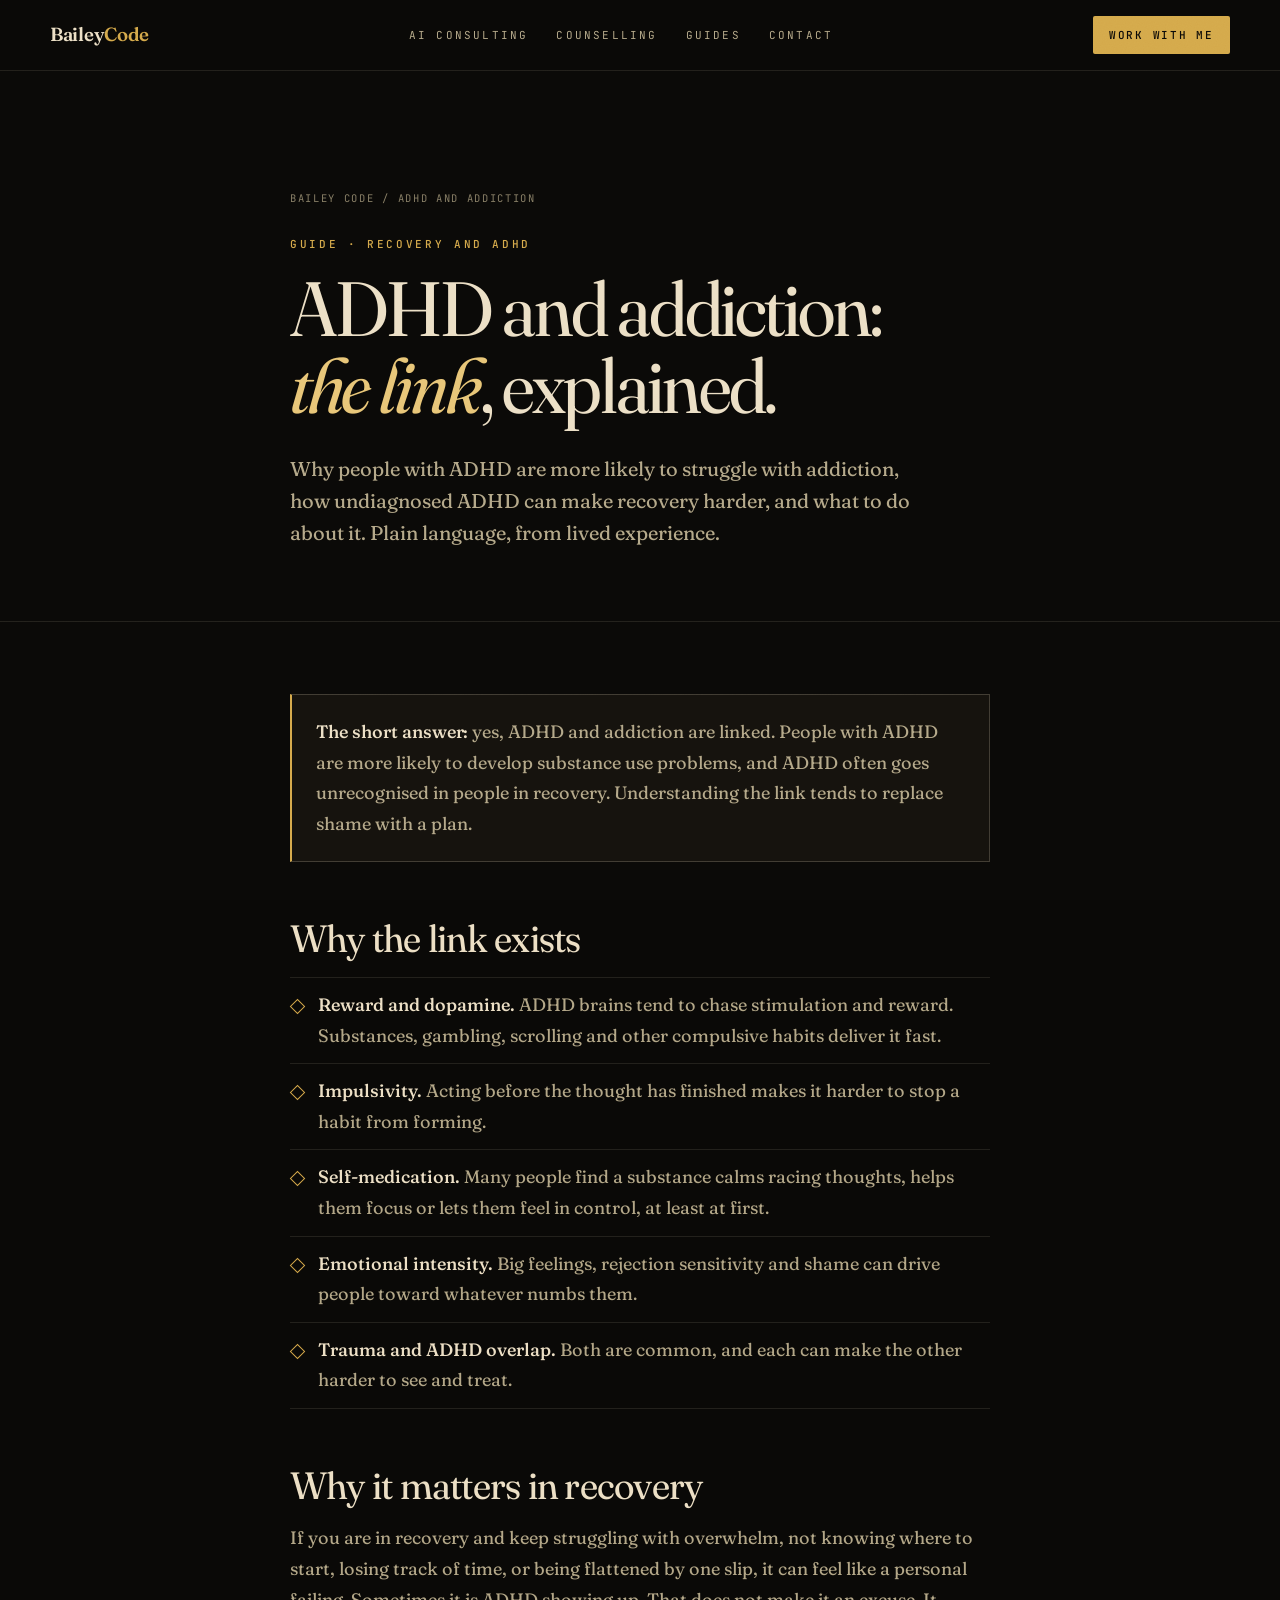
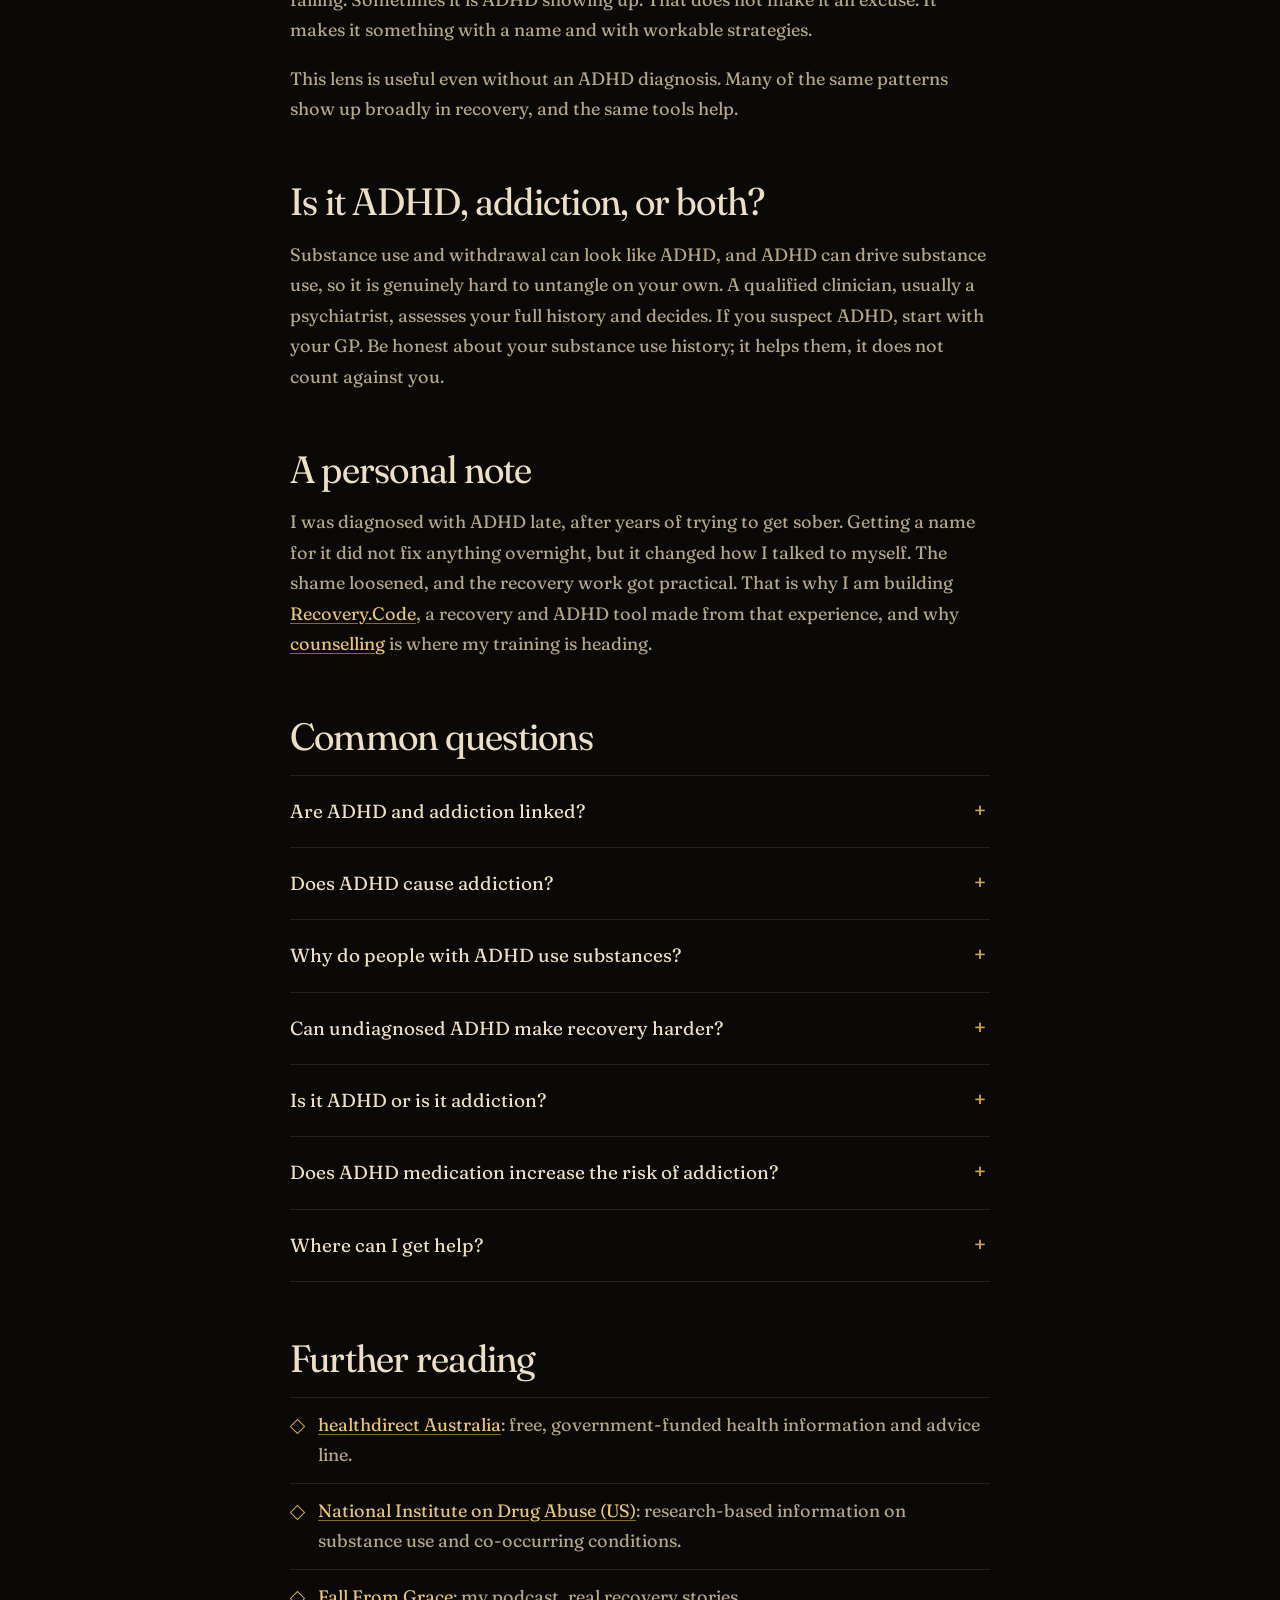
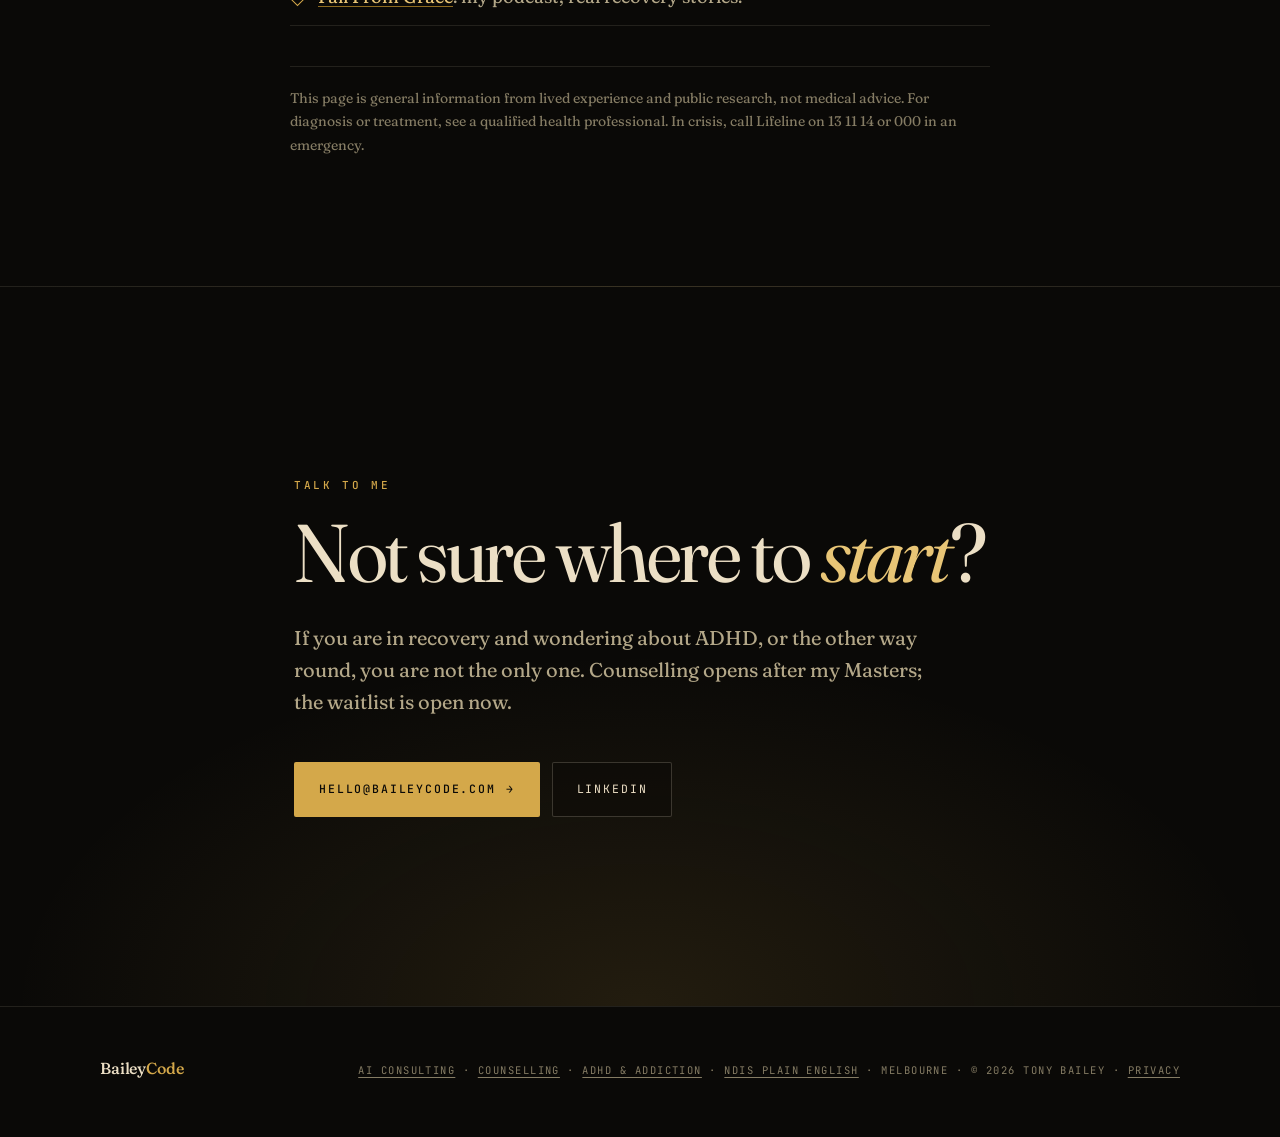
==== adhd-and-addiction.html @ 2d7a2a9e "Split AI consulting and counselling into separate pages; add guides, schema, llms.txt, sitemap Co-Au" ====
<!doctype html>
<html lang="en-AU">
<head>
<meta charset="utf-8">
<meta name="viewport" content="width=device-width, initial-scale=1, viewport-fit=cover">
<title>ADHD and Addiction: The Link, Explained | Bailey Code</title>
<meta name="description" content="Are ADHD and addiction linked? Yes. Why it happens, how undiagnosed ADHD affects recovery, and where to get help in Australia. Written from lived experience.">
<link rel="canonical" href="https://baileycode.com/adhd-and-addiction">
<meta property="og:title" content="ADHD and Addiction: The Link, Explained | Bailey Code">
<meta property="og:description" content="Are ADHD and addiction linked? Yes. Why it happens, how undiagnosed ADHD affects recovery, and where to get help in Australia. Written from lived experience.">
<meta property="og:type" content="article">
<meta property="og:url" content="https://baileycode.com/adhd-and-addiction">
<meta property="og:site_name" content="Bailey Code">
<meta property="og:locale" content="en_AU">
<meta name="theme-color" content="#0d0b08">
<link rel="icon" type="image/svg+xml" href="/favicon.svg">
<meta property="og:image" content="https://baileycode.com/og.jpg">
<meta name="twitter:card" content="summary_large_image">
<meta name="twitter:image" content="https://baileycode.com/og.jpg">
<link rel="preconnect" href="https://fonts.googleapis.com">
<link rel="preconnect" href="https://fonts.gstatic.com" crossorigin>
<link rel="stylesheet" href="https://fonts.googleapis.com/css2?family=Fraunces:ital,opsz,wght@0,9..144,300;0,9..144,400;0,9..144,500;0,9..144,600;0,9..144,700;1,9..144,300;1,9..144,400;1,9..144,500&family=JetBrains+Mono:wght@400;500&display=swap">
<script>document.documentElement.classList.add("js")</script>
<link rel="stylesheet" href="/styles.css">
<script type="application/ld+json">{"@context": "https://schema.org", "@graph": [{"@type": "ProfessionalService", "@id": "https://baileycode.com/#org", "name": "Bailey Code", "url": "https://baileycode.com/", "logo": "https://baileycode.com/favicon.svg", "image": "https://baileycode.com/og.jpg", "description": "AI consulting for human services, and counselling and coaching, based in Melbourne, Australia.", "slogan": "Figuring out the code to finding you.", "founder": {"@id": "https://baileycode.com/#tony"}, "areaServed": {"@type": "Country", "name": "Australia"}, "address": {"@type": "PostalAddress", "addressLocality": "Melbourne", "addressRegion": "VIC", "addressCountry": "AU"}, "email": "hello@baileycode.com", "sameAs": ["https://www.linkedin.com/in/tonybailey", "https://podcasts.apple.com/au/podcast/fall-from-grace/id6832000792", "https://open.spotify.com/show/5Iu2I6HhGxleyD1yDbtA5p", "https://www.youtube.com/@fallfromgracepodcast", "https://instagram.com/fallfromgracewithtony"]}, {"@type": "Person", "@id": "https://baileycode.com/#tony", "name": "Tony Bailey", "url": "https://baileycode.com/", "image": "https://baileycode.com/tony.jpg", "jobTitle": "Founder, Bailey Code", "worksFor": {"@id": "https://baileycode.com/#org"}, "address": {"@type": "PostalAddress", "addressLocality": "Melbourne", "addressRegion": "VIC", "addressCountry": "AU"}, "sameAs": ["https://www.linkedin.com/in/tonybailey", "https://podcasts.apple.com/au/podcast/fall-from-grace/id6832000792", "https://open.spotify.com/show/5Iu2I6HhGxleyD1yDbtA5p", "https://www.youtube.com/@fallfromgracepodcast", "https://instagram.com/fallfromgracewithtony"]}, {"@type": "BreadcrumbList", "itemListElement": [{"@type": "ListItem", "position": 1, "name": "Bailey Code", "item": "https://baileycode.com/"}, {"@type": "ListItem", "position": 2, "name": "ADHD and addiction", "item": "https://baileycode.com/adhd-and-addiction"}]}, {"@type": "Article", "@id": "https://baileycode.com/adhd-and-addiction#article", "headline": "ADHD and addiction: the link, explained", "author": {"@id": "https://baileycode.com/#tony"}, "publisher": {"@id": "https://baileycode.com/#org"}, "datePublished": "2026-11-23", "dateModified": "2026-11-23", "mainEntityOfPage": "https://baileycode.com/adhd-and-addiction", "image": "https://baileycode.com/og.jpg", "inLanguage": "en-AU", "about": ["ADHD", "Addiction recovery"]}, {"@type": "FAQPage", "mainEntity": [{"@type": "Question", "name": "Are ADHD and addiction linked?", "acceptedAnswer": {"@type": "Answer", "text": "Yes. Research consistently finds that people with ADHD are more likely to develop substance use problems than people without ADHD, and ADHD is common among people seeking addiction treatment."}}, {"@type": "Question", "name": "Does ADHD cause addiction?", "acceptedAnswer": {"@type": "Answer", "text": "ADHD does not cause addiction by itself, but it raises the risk. Impulsivity, reward and dopamine differences, emotional intensity and years of unmanaged symptoms can all make substances, and other compulsive behaviours, more appealing."}}, {"@type": "Question", "name": "Why do people with ADHD use substances?", "acceptedAnswer": {"@type": "Answer", "text": "Often to cope. Some people find a substance quiets a restless mind, helps them focus or lifts a flat mood, which is sometimes called self-medication. It works in the short term and costs a lot over time."}}, {"@type": "Question", "name": "Can undiagnosed ADHD make recovery harder?", "acceptedAnswer": {"@type": "Answer", "text": "It can. Disorganisation, boredom, impulsivity and emotional overwhelm are easy to read as lack of willpower or commitment, when they may be untreated ADHD. Naming it can reduce shame and open up better support."}}, {"@type": "Question", "name": "Is it ADHD or is it addiction?", "acceptedAnswer": {"@type": "Answer", "text": "They share symptoms such as poor concentration, restlessness and memory problems, and substance use and withdrawal can mimic ADHD. Only a qualified clinician can tell them apart, usually by looking at your whole history."}}, {"@type": "Question", "name": "Does ADHD medication increase the risk of addiction?", "acceptedAnswer": {"@type": "Answer", "text": "This is a question for your prescriber. Treating ADHD is generally associated with better outcomes, but anyone with a history of substance use needs a careful, individual plan with their doctor."}}, {"@type": "Question", "name": "Where can I get help?", "acceptedAnswer": {"@type": "Answer", "text": "Start with your GP, and ask about assessment by a psychiatrist who works with ADHD and substance use. In a crisis, call Lifeline on 13 11 14 or 000 in an emergency."}}]}]}</script>
</head>
<body class="page">
<nav class="navbar scrolled">
  <div class="navbar-inner">
    <a href="/" class="brand">Bailey<span class="mark">Code</span></a>
    <div class="navlinks">
      <a href="/ai-consulting">AI consulting</a>
      <a href="/counselling">Counselling</a>
      <a href="/#guides">Guides</a>
      <a href="/#contact">Contact</a>
    </div>
    <a href="/#contact" class="nav-cta">Work with me</a>
  </div>
</nav>
<main>
<section class="page-hero">
  <div class="col">
    <p class="crumbs"><a href="/">Bailey Code</a> / ADHD and addiction</p>
    <p class="sec-eyebrow">Guide · Recovery and ADHD</p>
    <h1 class="sec-head">ADHD and addiction: <em>the link</em>, explained.</h1>
    <p class="sec-intro lead">Why people with ADHD are more likely to struggle with addiction, how undiagnosed ADHD can make recovery harder, and what to do about it. Plain language, from lived experience.</p>
  </div>
</section>
<section class="prose-sec">
  <div class="col prose">

<p data-reveal class="callout"><strong>The short answer:</strong> yes, ADHD and addiction are linked. People with ADHD are more likely to develop substance use problems, and ADHD often goes unrecognised in people in recovery. Understanding the link tends to replace shame with a plan.</p>

<h2 data-reveal>Why the link exists</h2>
<ul class="check" data-reveal>
<li><strong>Reward and dopamine.</strong> ADHD brains tend to chase stimulation and reward. Substances, gambling, scrolling and other compulsive habits deliver it fast.</li>
<li><strong>Impulsivity.</strong> Acting before the thought has finished makes it harder to stop a habit from forming.</li>
<li><strong>Self-medication.</strong> Many people find a substance calms racing thoughts, helps them focus or lets them feel in control, at least at first.</li>
<li><strong>Emotional intensity.</strong> Big feelings, rejection sensitivity and shame can drive people toward whatever numbs them.</li>
<li><strong>Trauma and ADHD overlap.</strong> Both are common, and each can make the other harder to see and treat.</li>
</ul>

<h2 data-reveal>Why it matters in recovery</h2>
<p data-reveal>If you are in recovery and keep struggling with overwhelm, not knowing where to start, losing track of time, or being flattened by one slip, it can feel like a personal failing. Sometimes it is ADHD showing up. That does not make it an excuse. It makes it something with a name and with workable strategies.</p>
<p data-reveal>This lens is useful even without an ADHD diagnosis. Many of the same patterns show up broadly in recovery, and the same tools help.</p>

<h2 data-reveal>Is it ADHD, addiction, or both?</h2>
<p data-reveal>Substance use and withdrawal can look like ADHD, and ADHD can drive substance use, so it is genuinely hard to untangle on your own. A qualified clinician, usually a psychiatrist, assesses your full history and decides. If you suspect ADHD, start with your GP. Be honest about your substance use history; it helps them, it does not count against you.</p>

<h2 data-reveal>A personal note</h2>
<p data-reveal>I was diagnosed with ADHD late, after years of trying to get sober. Getting a name for it did not fix anything overnight, but it changed how I talked to myself. The shame loosened, and the recovery work got practical. That is why I am building <a href="https://recoverycode.app" rel="noopener">Recovery.Code</a>, a recovery and ADHD tool made from that experience, and why <a href="/counselling">counselling</a> is where my training is heading.</p>

<h2 data-reveal>Common questions</h2>
<div class="faq"><details data-reveal><summary>Are ADHD and addiction linked?</summary><p>Yes. Research consistently finds that people with ADHD are more likely to develop substance use problems than people without ADHD, and ADHD is common among people seeking addiction treatment.</p></details><details data-reveal><summary>Does ADHD cause addiction?</summary><p>ADHD does not cause addiction by itself, but it raises the risk. Impulsivity, reward and dopamine differences, emotional intensity and years of unmanaged symptoms can all make substances, and other compulsive behaviours, more appealing.</p></details><details data-reveal><summary>Why do people with ADHD use substances?</summary><p>Often to cope. Some people find a substance quiets a restless mind, helps them focus or lifts a flat mood, which is sometimes called self-medication. It works in the short term and costs a lot over time.</p></details><details data-reveal><summary>Can undiagnosed ADHD make recovery harder?</summary><p>It can. Disorganisation, boredom, impulsivity and emotional overwhelm are easy to read as lack of willpower or commitment, when they may be untreated ADHD. Naming it can reduce shame and open up better support.</p></details><details data-reveal><summary>Is it ADHD or is it addiction?</summary><p>They share symptoms such as poor concentration, restlessness and memory problems, and substance use and withdrawal can mimic ADHD. Only a qualified clinician can tell them apart, usually by looking at your whole history.</p></details><details data-reveal><summary>Does ADHD medication increase the risk of addiction?</summary><p>This is a question for your prescriber. Treating ADHD is generally associated with better outcomes, but anyone with a history of substance use needs a careful, individual plan with their doctor.</p></details><details data-reveal><summary>Where can I get help?</summary><p>Start with your GP, and ask about assessment by a psychiatrist who works with ADHD and substance use. In a crisis, call Lifeline on 13 11 14 or 000 in an emergency.</p></details></div>
<h2 data-reveal>Further reading</h2>
<ul class="check" data-reveal>
<li><a href="https://www.healthdirect.gov.au" rel="noopener">healthdirect Australia</a>: free, government-funded health information and advice line.</li>
<li><a href="https://www.nida.nih.gov" rel="noopener">National Institute on Drug Abuse (US)</a>: research-based information on substance use and co-occurring conditions.</li>
<li><a href="https://fallfromgrace.riverside.com/" rel="noopener">Fall From Grace</a>: my podcast, real recovery stories.</li>
</ul>
<p data-reveal class="note">This page is general information from lived experience and public research, not medical advice. For diagnosis or treatment, see a qualified health professional. In crisis, call Lifeline on 13 11 14 or 000 in an emergency.</p>

  </div>
</section>
<section class="contact" id="contact">
  <div class="col">
    <p data-reveal class="sec-eyebrow">Talk to me</p>
    <h2 data-reveal class="sec-head">Not sure where to <em>start</em>?</h2>
    <p data-reveal class="sec-intro">If you are in recovery and wondering about ADHD, or the other way round, you are not the only one. Counselling opens after my Masters; the waitlist is open now.</p>
    <div class="contact-ctas">
      <a href="mailto:hello@baileycode.com?subject=ADHD%20and%20recovery" class="btn btn-primary">hello@baileycode.com <span class="btn-arrow">&rarr;</span></a>
      <a href="https://www.linkedin.com/in/tonybailey" class="btn btn-secondary">LinkedIn</a>
    </div>
  </div>
</section>
</main>
<footer>
  <div class="col-wide footer-inner">
    <div class="footer-brand">Bailey<span class="mark">Code</span></div>
    <div class="footer-meta"><a href="/ai-consulting">AI consulting</a> &middot; <a href="/counselling">Counselling</a> &middot; <a href="/adhd-and-addiction">ADHD &amp; addiction</a> &middot; <a href="/ndis-plain-english">NDIS plain English</a> &middot; Melbourne &middot; &copy; 2026 Tony Bailey &middot; <a href="/privacy">Privacy</a></div>
  </div>
</footer>
<script>
(function(){var rm=window.matchMedia("(prefers-reduced-motion: reduce)").matches;var els=[].slice.call(document.querySelectorAll("[data-reveal]"));
if(rm||!("IntersectionObserver" in window)){els.forEach(function(e){e.classList.add("in")});}
else{var io=new IntersectionObserver(function(es){es.forEach(function(x){if(x.isIntersecting){x.target.classList.add("in");io.unobserve(x.target)}})},{threshold:.1});els.forEach(function(e){io.observe(e)});}})();
</script>
</body>
</html>
---- styles.css ----
:root{
  color-scheme:dark;
  --bg:#0a0907;--bg-raised:#13100b;--bg-card:#15120d;
  --ink:#ecdfc5;--ink-soft:#b3a788;--ink-dim:#857c64;
  --rule:rgba(236,223,197,0.11);--rule-strong:rgba(236,223,197,0.2);
  --gold:#d4a84a;--gold-soft:#e8c576;--gold-deep:#8d6a1f;
  --serif:"Fraunces","Georgia","Times New Roman",serif;
  --mono:"JetBrains Mono",ui-monospace,SFMono-Regular,Menlo,monospace;
  --col:min(700px,100%);--col-wide:min(1080px,100%);
  --gx:max(20px,env(safe-area-inset-left,0px));--gxr:max(20px,env(safe-area-inset-right,0px));
}
*{box-sizing:border-box}
html,body{background:var(--bg)}
html{scroll-behavior:smooth}
body{margin:0;color:var(--ink);font-family:var(--serif);font-weight:400;font-variation-settings:"opsz" 14,"SOFT" 60;font-size:17px;line-height:1.65;-webkit-font-smoothing:antialiased;text-rendering:optimizeLegibility;overflow-x:hidden}
/* film grain */
body::after{content:"";position:fixed;inset:0;z-index:50;pointer-events:none;opacity:.07;mix-blend-mode:overlay;background-image:url("data:image/svg+xml;utf8,<svg xmlns='http://www.w3.org/2000/svg' width='220' height='220'><filter id='n'><feTurbulence type='fractalNoise' baseFrequency='.9' numOctaves='2' stitchTiles='stitch'/><feColorMatrix values='0 0 0 0 1  0 0 0 0 1  0 0 0 0 1  0 0 0 .9 0'/></filter><rect width='100%' height='100%' filter='url(%23n)'/></svg>")}
::selection{background:var(--gold);color:var(--bg)}
*:focus-visible{outline:1px solid var(--gold);outline-offset:3px}
a{color:inherit;text-decoration:none}
img{max-width:100%}
main{display:block}
section{padding:clamp(80px,11vw,150px) var(--gxr) clamp(80px,11vw,150px) var(--gx);position:relative}
section + section{border-top:1px solid var(--rule)}
.col{max-width:var(--col);margin:0 auto}
.col-wide{max-width:var(--col-wide);margin:0 auto}

/* reveal */
.js [data-reveal]{opacity:0;transform:translate3d(0,28px,0);transition:opacity .9s cubic-bezier(.2,.7,.2,1) var(--d,0ms),transform .9s cubic-bezier(.2,.7,.2,1) var(--d,0ms)}
.js [data-reveal].in{opacity:1;transform:none}

/* nav */
.navbar{position:fixed;top:0;left:0;right:0;z-index:20;padding:16px var(--gxr) 16px var(--gx);transition:background .3s,border-color .3s,backdrop-filter .3s;border-bottom:1px solid transparent}
.navbar.scrolled{background:rgba(10,9,7,.82);backdrop-filter:blur(14px);-webkit-backdrop-filter:blur(14px);border-bottom-color:var(--rule)}
.navbar-inner{max-width:1180px;margin:0 auto;display:flex;align-items:center;justify-content:space-between;gap:16px}
.brand{display:flex;align-items:baseline;gap:0;font-family:var(--serif);font-weight:600;font-variation-settings:"opsz" 36;font-size:19px;letter-spacing:-0.015em;color:var(--ink)}
.brand .mark{color:var(--gold)}
.navlinks{display:flex;gap:28px}
.navlinks a{font-family:var(--mono);font-size:11px;letter-spacing:.2em;text-transform:uppercase;color:var(--ink-soft);transition:color .2s}
.navlinks a:hover{color:var(--gold-soft)}
.nav-cta{font-family:var(--mono);font-size:11px;letter-spacing:.16em;text-transform:uppercase;padding:10px 16px;background:var(--gold);color:#0a0907;font-weight:500;border-radius:2px;transition:background .2s}
.nav-cta:hover{background:var(--gold-soft)}
@media(max-width:720px){.navlinks{display:none}}

/* hero */
.hero{min-height:100svh;padding:0;display:flex;align-items:flex-end;overflow:hidden;isolation:isolate;border-top:0}
.hero-bg{position:absolute;inset:0;z-index:-2;overflow:hidden}
.hero-bg img{position:absolute;right:0;top:0;height:100%;width:min(62vw,980px);object-fit:cover;object-position:50% 18%;filter:contrast(1.05);transform:scale(1.06);transform-origin:70% 30%;will-change:transform;animation:push 2.4s cubic-bezier(.2,.7,.2,1) both}
@keyframes push{from{opacity:0;transform:scale(1.16)}to{opacity:1;transform:scale(1.06)}}
.hero-shade{position:absolute;inset:0;z-index:-1;background:
  linear-gradient(90deg,var(--bg) 0%,var(--bg) 30%,rgba(10,9,7,.78) 50%,rgba(10,9,7,.1) 78%,rgba(10,9,7,.35) 100%),
  linear-gradient(0deg,var(--bg) 0%,rgba(10,9,7,0) 38%),
  radial-gradient(60% 50% at 72% 30%,rgba(212,168,74,.1),transparent 70%)}
.hero-inner{padding:clamp(120px,16vh,180px) var(--gxr) clamp(72px,10vh,120px) var(--gx);max-width:1180px;margin:0 auto;width:100%}
.hero-inner>*{animation:rise 1.1s cubic-bezier(.2,.7,.2,1) both}
.hero-inner>*:nth-child(1){animation-delay:.25s}.hero-inner>*:nth-child(2){animation-delay:.4s}.hero-inner>*:nth-child(3){animation-delay:.6s}.hero-inner>*:nth-child(4){animation-delay:.75s}.hero-inner>*:nth-child(5){animation-delay:.9s}
@keyframes rise{from{opacity:0;transform:translate3d(0,24px,0)}to{opacity:1;transform:none}}
.hero-eyebrow{font-family:var(--mono);font-size:11px;letter-spacing:.24em;text-transform:uppercase;color:var(--gold);font-weight:500}
.hero-logo{margin:26px 0 0;font-family:var(--serif);font-weight:500;font-variation-settings:"opsz" 144,"SOFT" 30;font-size:clamp(64px,13vw,168px);line-height:.88;letter-spacing:-0.04em;color:var(--ink);display:flex;flex-direction:column}
.hero-logo .code{color:var(--gold-soft);font-weight:400;font-style:italic;font-variation-settings:"opsz" 144,"SOFT" 70}
.hero-tagline{margin:30px 0 0;font-style:italic;font-weight:300;font-variation-settings:"opsz" 96;font-size:clamp(22px,3vw,32px);line-height:1.3;color:var(--gold-soft);letter-spacing:-0.012em;max-width:560px}
.hero-pitch{margin:30px 0 0;font-variation-settings:"opsz" 48;font-size:clamp(17px,1.7vw,20px);line-height:1.6;color:var(--ink);max-width:520px}
.hero-pitch strong{color:var(--gold-soft);font-weight:500}
.hero-ctas{margin-top:42px;display:flex;flex-wrap:wrap;gap:12px}
.scroll-cue{position:absolute;left:50%;bottom:22px;transform:translateX(-50%);display:flex;flex-direction:column;align-items:center;gap:8px;font-family:var(--mono);font-size:10px;letter-spacing:.3em;text-transform:uppercase;color:var(--ink-dim)}
.scroll-cue i{width:1px;height:38px;background:linear-gradient(var(--gold),transparent);animation:cue 2.2s ease-in-out infinite}
@keyframes cue{0%{transform:scaleY(0);transform-origin:top}50%{transform:scaleY(1);transform-origin:top}51%{transform-origin:bottom}100%{transform:scaleY(0);transform-origin:bottom}}
@media(max-width:820px){
  .hero{align-items:flex-end}
  .hero-bg img{width:100%;height:78%;object-position:50% 12%}
  .hero-shade{background:linear-gradient(0deg,var(--bg) 0%,var(--bg) 34%,rgba(10,9,7,.55) 58%,rgba(10,9,7,.15) 100%)}
  .hero-inner{padding-top:min(48vh,360px)}
  .scroll-cue{display:none}
}
.btn{display:inline-flex;align-items:center;gap:10px;font-family:var(--mono);font-size:11.5px;letter-spacing:.16em;text-transform:uppercase;padding:17px 24px;border-radius:2px;border:1px solid transparent;transition:background .2s,border-color .2s,color .2s,transform .2s}
.btn-primary{background:var(--gold);color:#0a0907;font-weight:500}
.btn-primary:hover{background:var(--gold-soft);transform:translateY(-1px)}
.btn-secondary{border-color:var(--rule-strong);color:var(--ink);background:rgba(10,9,7,.4)}
.btn-secondary:hover{border-color:var(--gold);color:var(--gold-soft)}

/* quote */
.quote{min-height:70svh;display:flex;align-items:center;background:radial-gradient(70% 70% at 50% 50%,rgba(212,168,74,.07),transparent 70%)}
.quote blockquote{margin:0 auto;max-width:1000px;text-align:center}
.quote blockquote p{margin:0;font-weight:300;font-variation-settings:"opsz" 144,"SOFT" 40;font-size:clamp(32px,5.6vw,72px);line-height:1.1;letter-spacing:-0.025em;color:var(--ink);text-wrap:balance}
.quote em{color:var(--gold-soft);font-style:italic}
.quote footer{margin-top:36px;font-family:var(--mono);font-size:11px;letter-spacing:.24em;text-transform:uppercase;color:var(--ink-dim);padding:0;border:0;background:none}

/* section heads */
.sec-eyebrow{font-family:var(--mono);font-size:11px;letter-spacing:.24em;text-transform:uppercase;color:var(--gold);font-weight:500;margin:0}
.sec-head{margin:18px 0 0;font-weight:400;font-variation-settings:"opsz" 120,"SOFT" 30;font-size:clamp(40px,6.4vw,88px);line-height:1;letter-spacing:-0.03em;color:var(--ink);text-wrap:balance}
.sec-head em{color:var(--gold-soft);font-style:italic}
.sec-intro{margin:28px 0 0;font-size:clamp(17px,1.6vw,20px);line-height:1.6;color:var(--ink-soft);max-width:660px}
.sec-intro strong{color:var(--ink);font-weight:500}

/* services: stacked panels */
.services{margin-top:72px;display:grid;gap:22px}
.svc{position:relative;padding:clamp(32px,5vw,64px);background:linear-gradient(160deg,#17130d,#0f0c08);border:1px solid var(--rule-strong);border-radius:6px;overflow:hidden;box-shadow:0 30px 80px rgba(0,0,0,.55)}
.svc::before{content:"";position:absolute;inset:0;background:radial-gradient(80% 60% at 100% 0%,rgba(212,168,74,.1),transparent 60%);pointer-events:none}
.svc-num{position:absolute;top:clamp(20px,3vw,40px);right:clamp(22px,4vw,56px);font-weight:300;font-variation-settings:"opsz" 144;font-size:clamp(64px,10vw,140px);line-height:1;color:rgba(212,168,74,.16);letter-spacing:-0.04em}
.svc-tag{font-family:var(--mono);font-size:10.5px;letter-spacing:.22em;text-transform:uppercase;color:var(--gold);font-weight:500}
.svc h3{margin:18px 0 0;max-width:80%;font-weight:400;font-variation-settings:"opsz" 96,"SOFT" 30;font-size:clamp(30px,4.2vw,54px);line-height:1.06;letter-spacing:-0.025em;color:var(--ink)}
.svc-desc{margin:22px 0 0;max-width:640px;font-size:17px;line-height:1.65;color:var(--ink-soft)}
.svc-list{margin:30px 0 0;padding:0;list-style:none;display:grid;grid-template-columns:1fr 1fr;gap:10px 32px;max-width:640px}
.svc-list li{position:relative;padding-left:20px;font-size:15.5px;color:var(--ink)}
.svc-list li::before{content:"";position:absolute;left:0;top:.72em;width:10px;height:1px;background:var(--gold)}
.svc-foot{margin-top:38px;padding-top:24px;border-top:1px solid var(--rule);display:flex;flex-wrap:wrap;gap:14px 28px;align-items:center;justify-content:space-between}
.svc-status{font-family:var(--mono);font-size:11px;letter-spacing:.14em;text-transform:uppercase;color:var(--ink-dim)}
.svc-status.open{color:var(--gold-soft)}
.svc-cta{font-family:var(--mono);font-size:11.5px;letter-spacing:.14em;text-transform:uppercase;color:var(--gold-soft);border-bottom:1px solid var(--gold-deep);padding-bottom:3px;transition:border-color .2s,color .2s}
.svc-cta:hover{color:var(--ink);border-color:var(--gold)}
@media(min-width:960px){
  .svc{position:sticky}
  .svc:nth-child(1){top:92px}.svc:nth-child(2){top:116px}.svc:nth-child(3){top:140px}
}
@media(max-width:560px){.svc-list{grid-template-columns:1fr}.svc h3{max-width:70%}}

/* pattern */
.pattern-grid{margin-top:64px;display:grid;gap:0;border-top:1px solid var(--rule)}
.pattern-item{padding:36px 0;border-bottom:1px solid var(--rule);display:grid;grid-template-columns:1fr;gap:14px}
.pattern-num{font-weight:300;font-style:italic;font-size:clamp(38px,5vw,64px);line-height:1;color:var(--gold-deep)}
.pattern-item h4{margin:0;font-weight:400;font-variation-settings:"opsz" 72;font-size:clamp(24px,3vw,36px);line-height:1.15;letter-spacing:-0.02em;color:var(--ink)}
.pattern-item p{margin:0;color:var(--ink-soft);font-size:16.5px;line-height:1.65;max-width:620px}
.pattern-item p em{color:var(--gold-soft)}
@media(min-width:820px){.pattern-item{grid-template-columns:120px 1fr 1.3fr;gap:40px;align-items:start}}

/* proof */
.proof-grid{margin-top:64px;display:grid;grid-template-columns:1fr 1fr;gap:1px;background:var(--rule);border:1px solid var(--rule)}
.proof-cell{padding:clamp(26px,4vw,48px) clamp(20px,3vw,36px);background:var(--bg)}
.proof-num{font-weight:300;font-variation-settings:"opsz" 144;font-size:clamp(52px,8vw,112px);line-height:.95;letter-spacing:-0.04em;color:var(--gold-soft)}
.proof-num .unit{font-family:var(--mono);font-size:12px;letter-spacing:.2em;text-transform:uppercase;color:var(--ink-dim);margin-left:8px}
.proof-label{margin-top:16px;font-family:var(--mono);font-size:11px;letter-spacing:.14em;text-transform:uppercase;color:var(--ink-soft);line-height:1.6}
@media(min-width:860px){.proof-grid{grid-template-columns:repeat(4,1fr)}}
.credentials{margin-top:48px;display:flex;flex-wrap:wrap;gap:10px}
.credentials span{font-family:var(--mono);font-size:10.5px;letter-spacing:.1em;text-transform:uppercase;padding:9px 14px;border:1px solid var(--rule-strong);border-radius:999px;color:var(--ink-soft)}
.credentials .g{border-color:var(--gold-deep);color:var(--gold-soft)}

/* elsewhere: credits-style rows */
.elsewhere-grid{margin-top:64px;display:grid;grid-template-columns:1fr;border-top:1px solid var(--rule-strong)}
.else-card{display:grid;grid-template-columns:1fr;gap:10px;padding:32px 0;border-bottom:1px solid var(--rule-strong);position:relative;transition:padding .35s cubic-bezier(.2,.7,.2,1)}
a.else-card::before{content:"";position:absolute;left:0;top:0;bottom:0;width:0;background:linear-gradient(90deg,rgba(212,168,74,.1),transparent);transition:width .35s}
a.else-card:hover::before{width:100%}
a.else-card:hover{padding-left:18px}
.else-tag{font-family:var(--mono);font-size:10.5px;letter-spacing:.22em;text-transform:uppercase;color:var(--gold);font-weight:500}
.else-card h4{margin:0;font-weight:400;font-variation-settings:"opsz" 96;font-size:clamp(28px,3.6vw,46px);line-height:1.1;letter-spacing:-0.025em;color:var(--ink)}
.else-card p{margin:0;font-size:16px;line-height:1.6;color:var(--ink-soft);max-width:560px}
.else-card .arrow{font-family:var(--mono);font-size:11px;letter-spacing:.14em;text-transform:uppercase;color:var(--gold-soft)}
@media(min-width:900px){.else-card{grid-template-columns:200px 1.1fr 1.2fr 190px;gap:32px;align-items:center}.else-card .arrow{text-align:right}}
.social-list{list-style:none;margin:0;padding:0;display:grid;gap:0}
.social-list a{display:flex;flex-wrap:wrap;justify-content:space-between;gap:4px 12px;padding:10px 0;border-bottom:1px solid var(--rule);font-size:15px;color:var(--ink);transition:color .2s}
.social-list li:last-child a{border-bottom:0}
.social-list a:hover{color:var(--gold-soft)}
.social-list span{font-family:var(--mono);font-size:10.5px;letter-spacing:.06em;color:var(--gold-soft)}
.else-card:has(.social-list){align-items:start}
@media(min-width:900px){.else-card:has(.social-list) .social-list{grid-column:3 / 5}}

/* about */
.about-grid{margin-top:64px;display:grid;grid-template-columns:1fr;gap:48px}
.about-photo{display:block;width:100%;max-width:440px;height:auto;margin:0 0 36px;border:1px solid var(--rule-strong);border-radius:4px;filter:contrast(1.04)}
.about-body p{margin:0 0 1.1em;font-size:18px;line-height:1.7;color:var(--ink)}
.about-body p:last-child{margin-bottom:0}
.about-body p em{color:var(--gold-soft)}
.about-meta{padding:clamp(24px,3vw,36px);background:var(--bg-raised);border:1px solid var(--rule-strong);border-radius:4px;align-self:start}
.meta-row{padding:16px 0;border-bottom:1px solid var(--rule);display:grid;gap:6px}
.meta-row:first-child{padding-top:0}.meta-row:last-child{border-bottom:0;padding-bottom:0}
.meta-lbl{font-family:var(--mono);font-size:10.5px;letter-spacing:.22em;text-transform:uppercase;color:var(--gold)}
.meta-val{font-size:16px;line-height:1.5;color:var(--ink)}
@media(min-width:900px){.about-grid{grid-template-columns:1.5fr 1fr;gap:80px}.about-meta{position:sticky;top:110px}}

/* contact */
.contact{min-height:80svh;display:flex;align-items:center;background:radial-gradient(70% 70% at 50% 100%,rgba(212,168,74,.12),transparent 70%)}
.contact .col{max-width:860px}
.contact-ctas{margin-top:44px;display:flex;flex-wrap:wrap;gap:12px}

footer{padding:48px var(--gxr) 56px var(--gx);border-top:1px solid var(--rule);background:var(--bg)}
.footer-inner{max-width:1080px;margin:0 auto;display:flex;flex-wrap:wrap;gap:24px;align-items:baseline;justify-content:space-between}
.footer-brand{font-weight:500;font-size:16px;color:var(--ink);letter-spacing:-0.01em}
.footer-brand .mark{color:var(--gold)}
.footer-meta{font-family:var(--mono);font-size:10.5px;letter-spacing:.14em;text-transform:uppercase;color:var(--ink-dim)}
.footer-meta a{text-decoration:underline;text-underline-offset:3px}

/* privacy page support */
.privacy-wrap{max-width:var(--col);margin:0 auto;padding:140px var(--gxr) 80px var(--gx)}

@media(prefers-reduced-motion:reduce){
  *{transition:none!important;animation:none!important;scroll-behavior:auto!important}
  .js [data-reveal]{opacity:1;transform:none}
  .hero-bg img{transform:none}
}

/* podcast feature */
.pod{margin-top:64px;display:grid;grid-template-columns:1fr;gap:36px;padding:clamp(24px,4vw,48px);background:linear-gradient(160deg,#17130d,#0f0c08);border:1px solid var(--rule-strong);border-radius:6px;box-shadow:0 30px 80px rgba(0,0,0,.5)}
.pod-art{margin:0;max-width:340px}
.pod-art img{display:block;width:100%;height:auto;aspect-ratio:1;object-fit:cover;border-radius:4px;border:1px solid var(--rule-strong)}
.pod-tag{font-family:var(--mono);font-size:10.5px;letter-spacing:.22em;text-transform:uppercase;color:var(--gold);font-weight:500}
.pod h3{margin:14px 0 0;font-weight:400;font-variation-settings:"opsz" 96,"SOFT" 30;font-size:clamp(26px,3.4vw,42px);line-height:1.12;letter-spacing:-0.022em;color:var(--ink)}
.pod-meta{margin-top:14px;display:flex;gap:18px;font-family:var(--mono);font-size:11px;letter-spacing:.14em;text-transform:uppercase;color:var(--ink-dim)}
.pod audio{display:block;width:100%;margin-top:26px;color-scheme:dark;height:44px}
.pod-links{list-style:none;margin:28px 0 0;padding:0;display:flex;flex-wrap:wrap;gap:10px}
.pod-links a{display:inline-block;font-family:var(--mono);font-size:11px;letter-spacing:.14em;text-transform:uppercase;padding:11px 16px;border:1px solid var(--rule-strong);border-radius:2px;color:var(--ink);transition:border-color .2s,color .2s,background .2s}
.pod-links a:hover{border-color:var(--gold);color:var(--gold-soft);background:rgba(212,168,74,.07)}
@media(min-width:860px){.pod{grid-template-columns:300px 1fr;gap:56px;align-items:center}}

/* inner pages */
.page .navbar{background:rgba(10,9,7,.82);backdrop-filter:blur(14px);-webkit-backdrop-filter:blur(14px);border-bottom-color:var(--rule)}
.page-hero{padding-top:clamp(130px,16vw,190px);padding-bottom:clamp(40px,6vw,72px)}
.page-hero .sec-head{font-size:clamp(38px,6vw,78px)}
.page-hero .lead{max-width:640px}
.crumbs{font-family:var(--mono);font-size:10.5px;letter-spacing:.16em;text-transform:uppercase;color:var(--ink-dim);margin:0 0 28px}
.crumbs a:hover{color:var(--gold-soft)}
.prose-sec{padding-top:clamp(40px,6vw,72px);padding-bottom:clamp(60px,9vw,110px);border-top:1px solid var(--rule)}
.prose h2{font-weight:400;font-variation-settings:"opsz" 72,"SOFT" 30;font-size:clamp(26px,3.4vw,38px);line-height:1.12;letter-spacing:-0.02em;margin:56px 0 16px;color:var(--ink);text-wrap:balance}
.prose h2:first-child{margin-top:0}
.prose p,.prose li{color:var(--ink-soft);font-size:18px;line-height:1.7}
.prose p{margin:0 0 18px}
.prose strong{color:var(--ink);font-weight:500}
.prose em{color:var(--gold-soft)}
.prose a{color:var(--gold-soft);text-decoration:underline;text-underline-offset:3px;text-decoration-color:var(--gold-deep)}
.prose a:hover{color:var(--gold)}
.prose ul,.prose ol{padding:0;margin:0 0 18px;list-style:none}
.prose .check li{position:relative;padding:12px 0 12px 28px;border-top:1px solid var(--rule)}
.prose .check li:last-child{border-bottom:1px solid var(--rule)}
.prose .check li::before{content:"";position:absolute;left:2px;top:23px;width:9px;height:9px;border:1px solid var(--gold);transform:rotate(45deg)}
.prose .steps{counter-reset:s}
.prose .steps li{counter-increment:s;position:relative;padding:14px 0 14px 48px;border-top:1px solid var(--rule)}
.prose .steps li:last-child{border-bottom:1px solid var(--rule)}
.prose .steps li::before{content:counter(s);position:absolute;left:0;top:14px;font-family:var(--mono);font-size:12px;color:var(--gold);letter-spacing:.1em;width:30px}
.callout{padding:22px 24px;border:1px solid var(--rule-strong);border-left:2px solid var(--gold);background:var(--bg-card);color:var(--ink-soft)}
.note{font-size:14px !important;color:var(--ink-dim) !important;margin-top:40px !important;border-top:1px solid var(--rule);padding-top:20px}
.also{margin-top:40px !important}
.faq details{border-top:1px solid var(--rule);padding:4px 0}
.faq details:last-child{border-bottom:1px solid var(--rule)}
.faq summary{cursor:pointer;list-style:none;padding:16px 36px 16px 0;position:relative;font-size:19px;color:var(--ink)}
.faq summary::-webkit-details-marker{display:none}
.faq summary::after{content:"+";position:absolute;right:4px;top:14px;font-family:var(--mono);color:var(--gold);font-size:20px}
.faq details[open] summary::after{content:"\2212"}
.faq details p{padding:0 0 18px;margin:0}
.glossary div{padding:16px 0;border-top:1px solid var(--rule)}
.glossary div:last-child{border-bottom:1px solid var(--rule)}
.glossary dt{color:var(--gold-soft);font-weight:500;font-size:19px}
.glossary dd{margin:6px 0 0;color:var(--ink-soft);font-size:17px;line-height:1.65}
.guide-grid{display:grid;gap:20px;margin-top:48px}
@media(min-width:760px){.guide-grid{grid-template-columns:1fr 1fr}}
.guide{display:block;padding:32px;border:1px solid var(--rule-strong);background:var(--bg-card);transition:border-color .25s,transform .25s}
.guide:hover{border-color:var(--gold);transform:translateY(-3px)}
.guide .g-tag{font-family:var(--mono);font-size:10.5px;letter-spacing:.2em;text-transform:uppercase;color:var(--gold)}
.guide h3{margin:14px 0 10px;font-weight:400;font-size:26px;line-height:1.15;letter-spacing:-0.015em}
.guide p{margin:0 0 22px;color:var(--ink-soft)}
.guide .g-go{font-family:var(--mono);font-size:11px;letter-spacing:.16em;text-transform:uppercase;color:var(--gold-soft)}
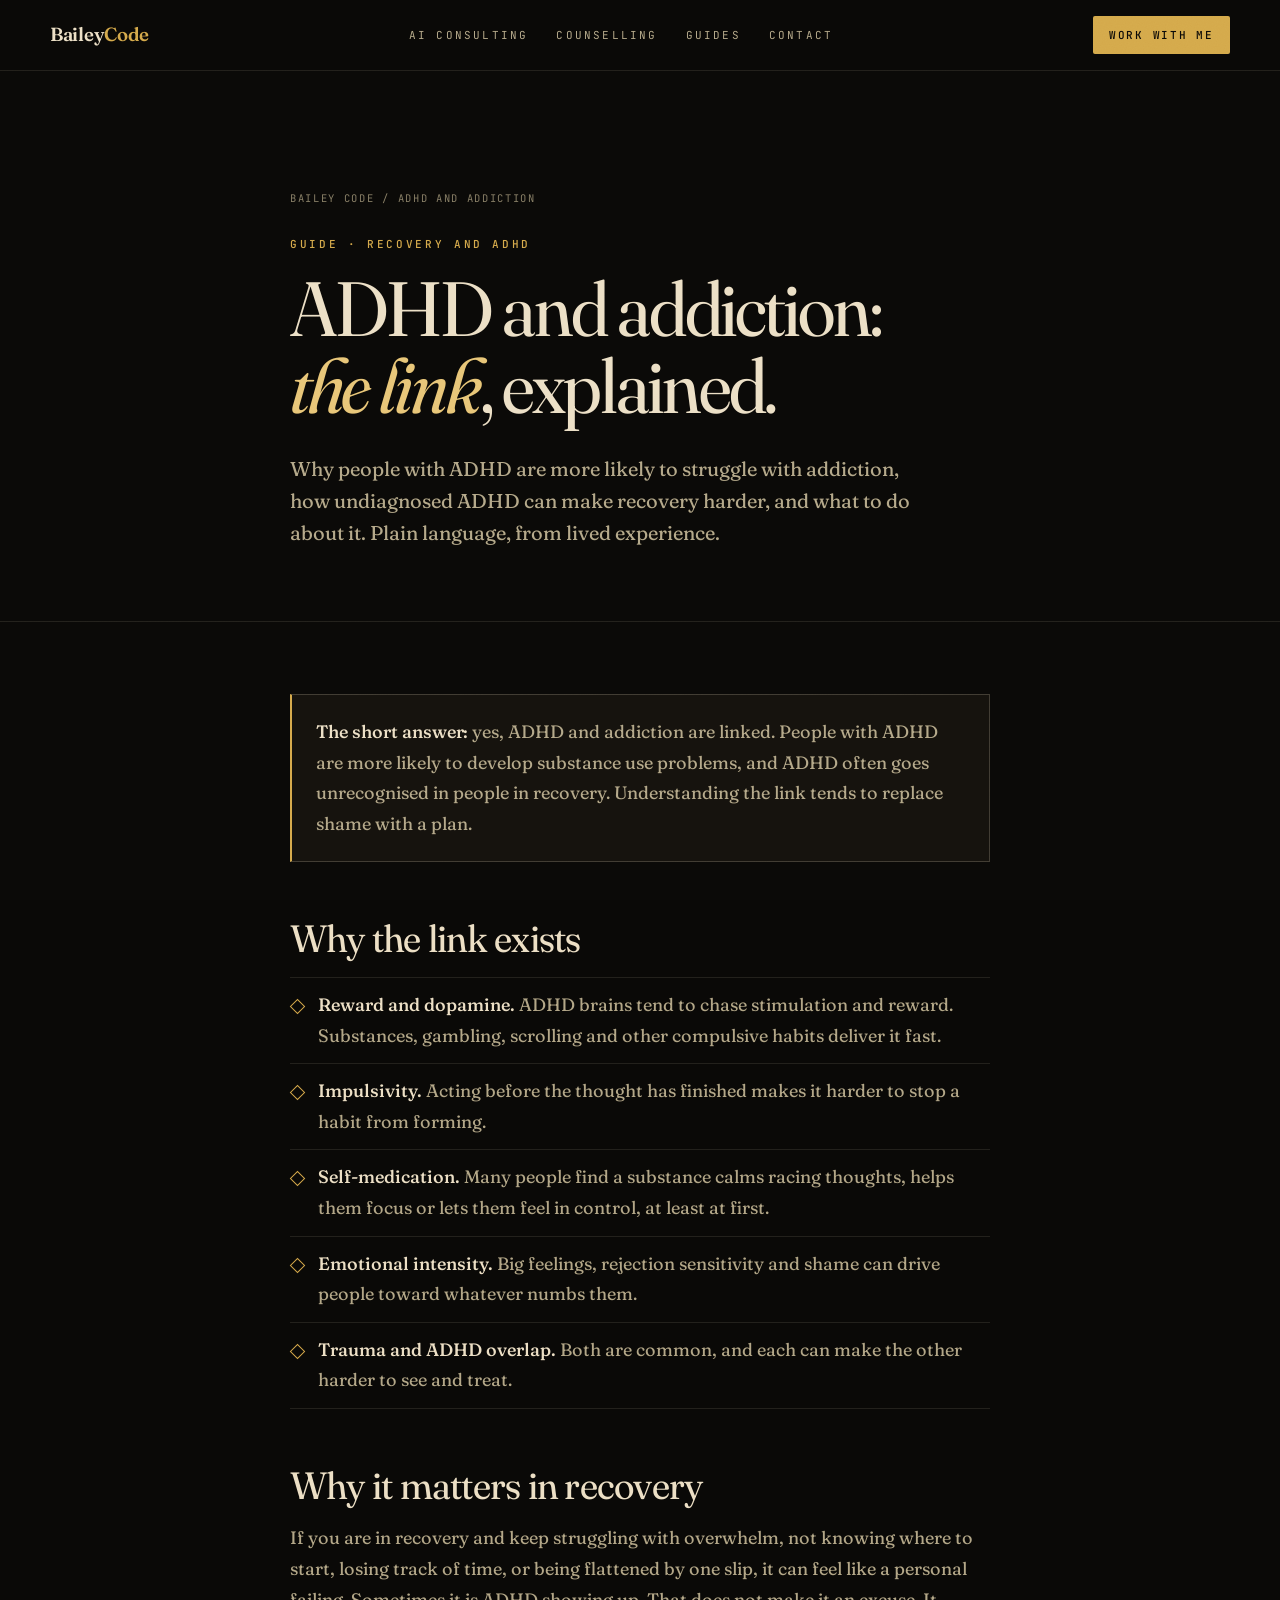
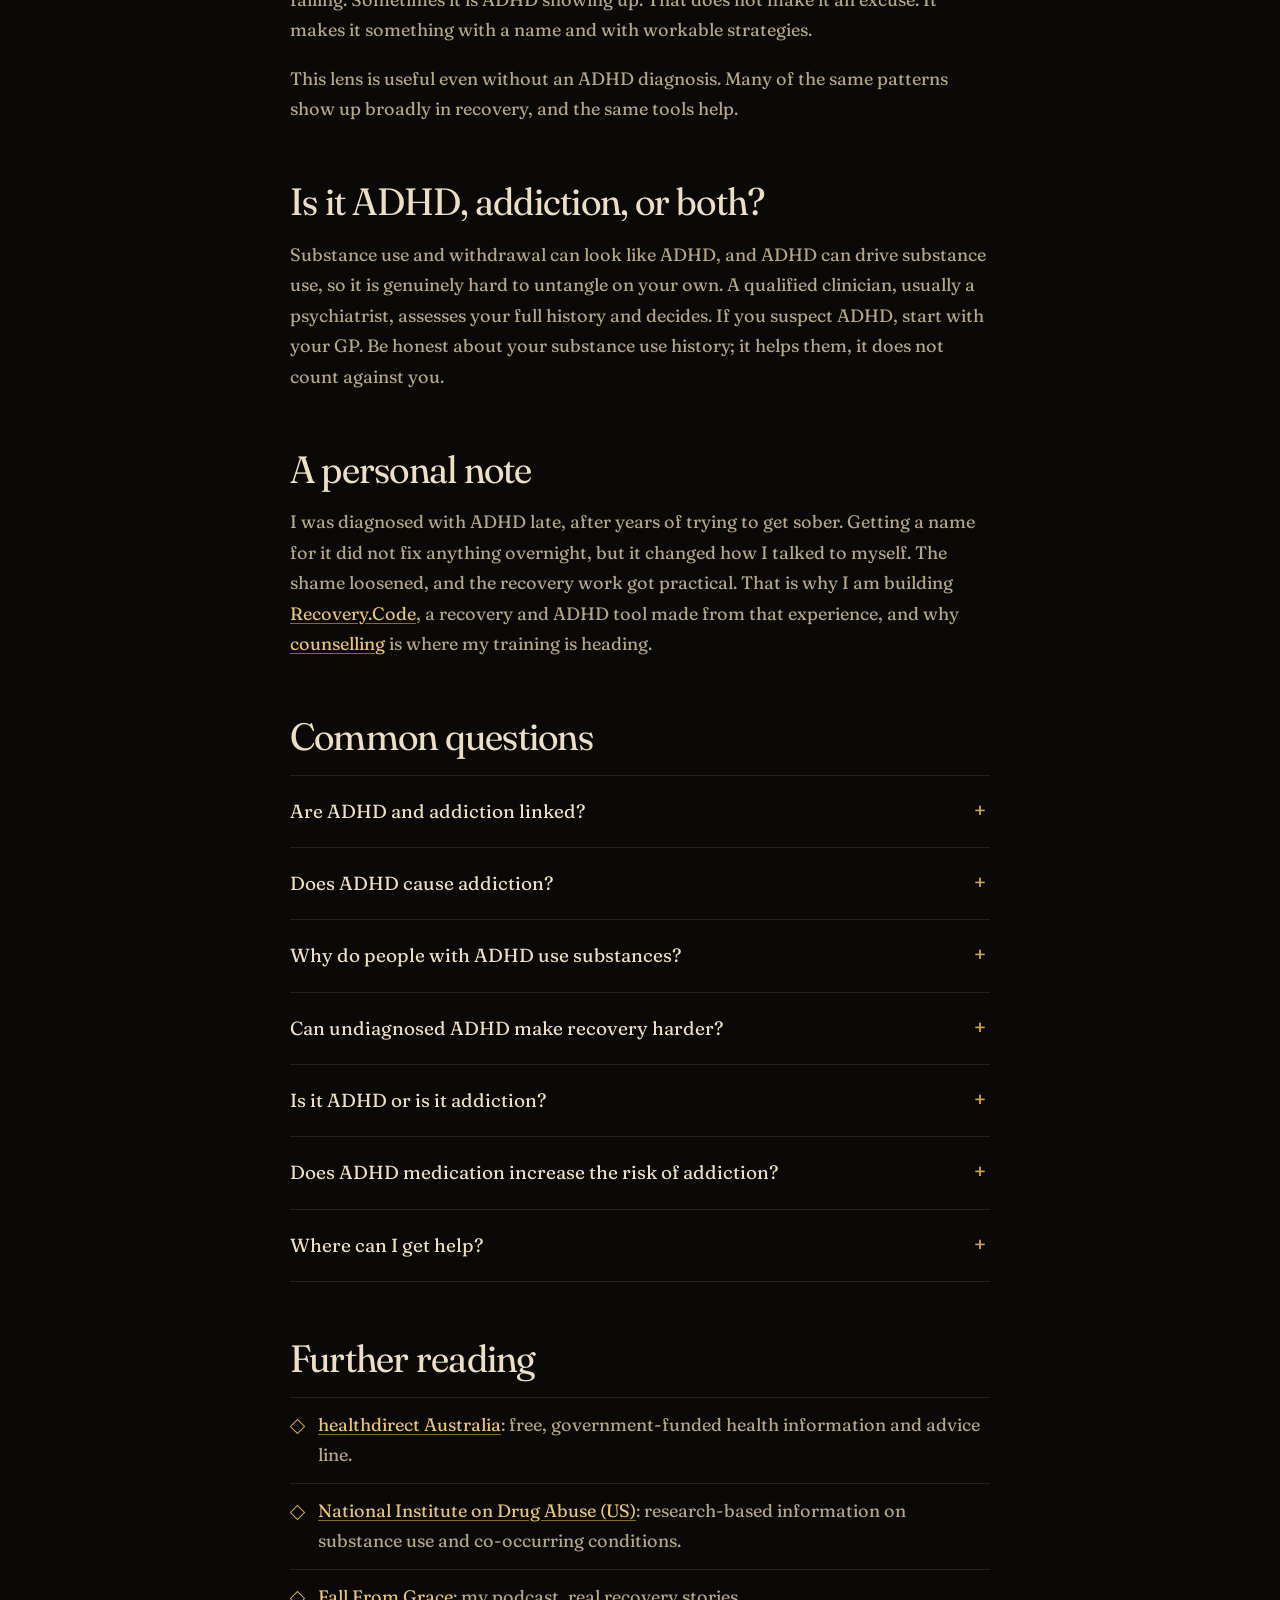
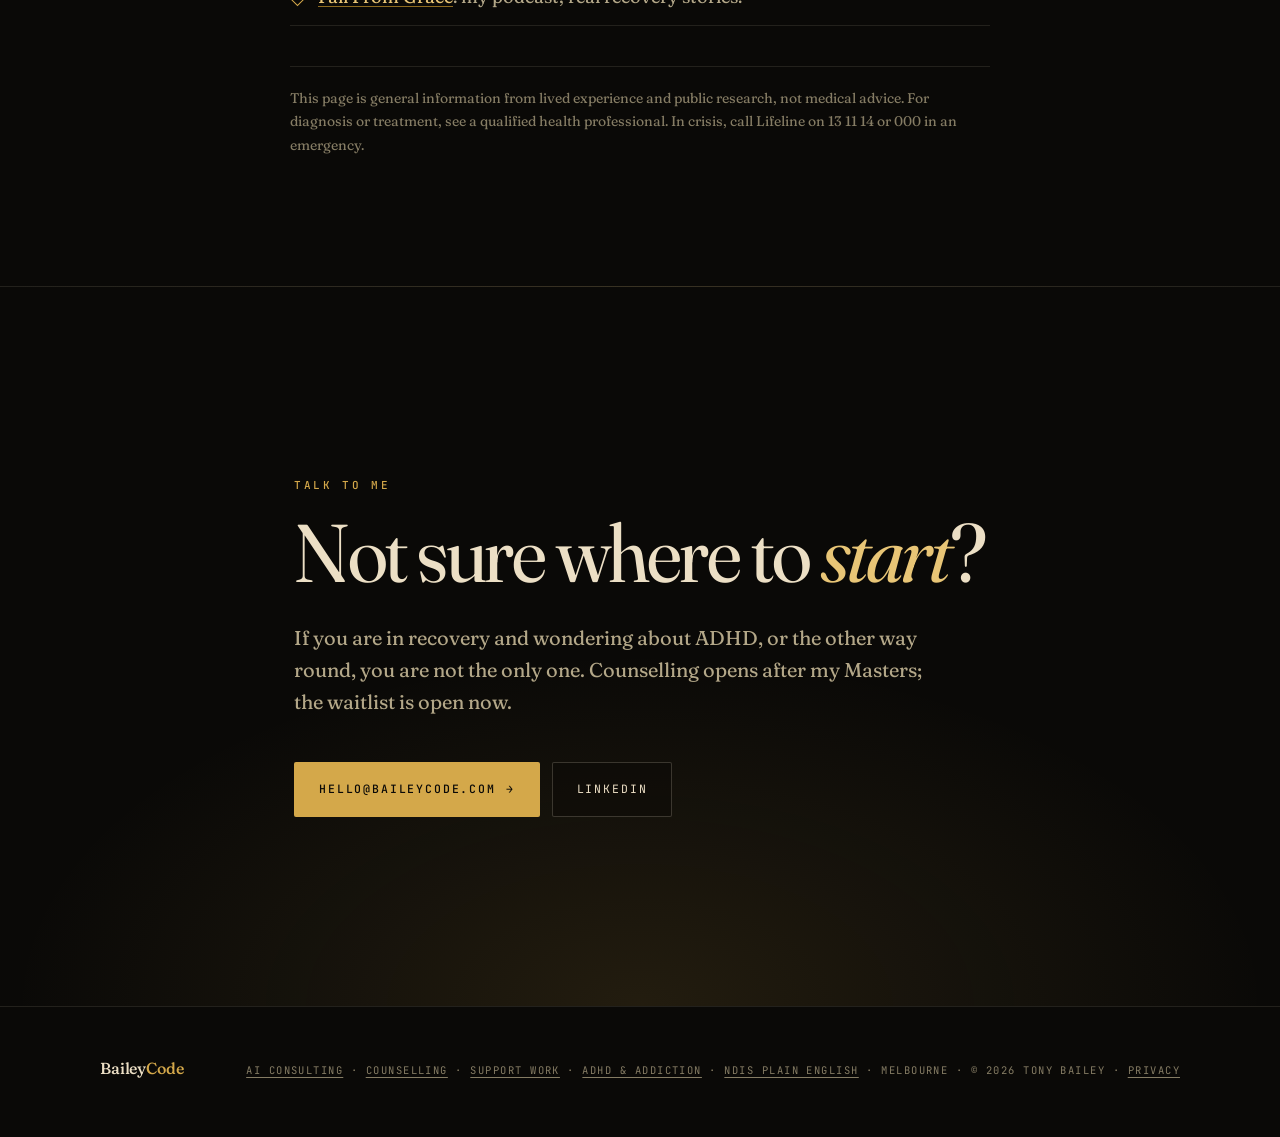
==== commit 8d1a4198: "Add support work page (psychosocial recovery and NDIS) alongside counselling Co-Authored-By: Claude " ====
--- a/adhd-and-addiction.html
+++ b/adhd-and-addiction.html
@@ -97,7 +97,7 @@
 <footer>
   <div class="col-wide footer-inner">
     <div class="footer-brand">Bailey<span class="mark">Code</span></div>
-    <div class="footer-meta"><a href="/ai-consulting">AI consulting</a> &middot; <a href="/counselling">Counselling</a> &middot; <a href="/adhd-and-addiction">ADHD &amp; addiction</a> &middot; <a href="/ndis-plain-english">NDIS plain English</a> &middot; Melbourne &middot; &copy; 2026 Tony Bailey &middot; <a href="/privacy">Privacy</a></div>
+    <div class="footer-meta"><a href="/ai-consulting">AI consulting</a> &middot; <a href="/counselling">Counselling</a> &middot; <a href="/support-work">Support work</a> &middot; <a href="/adhd-and-addiction">ADHD &amp; addiction</a> &middot; <a href="/ndis-plain-english">NDIS plain English</a> &middot; Melbourne &middot; &copy; 2026 Tony Bailey &middot; <a href="/privacy">Privacy</a></div>
   </div>
 </footer>
 <script>
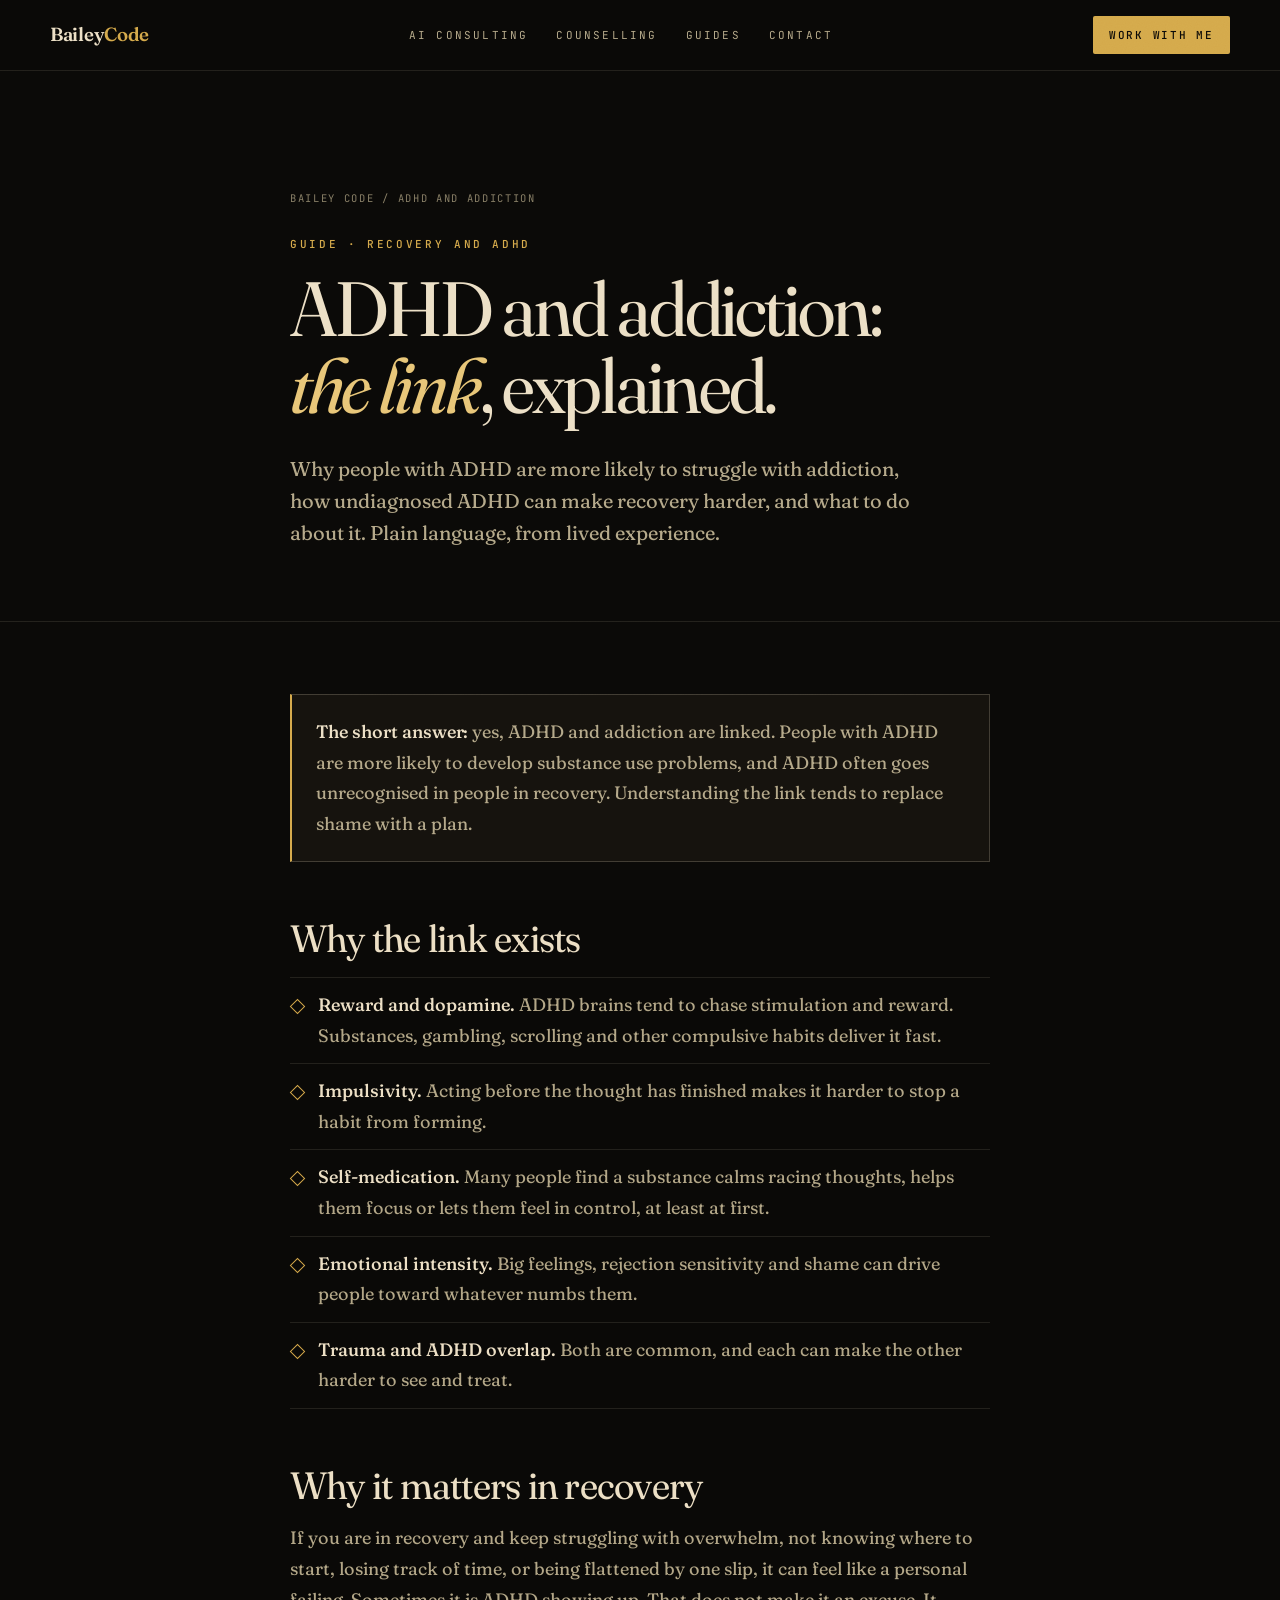
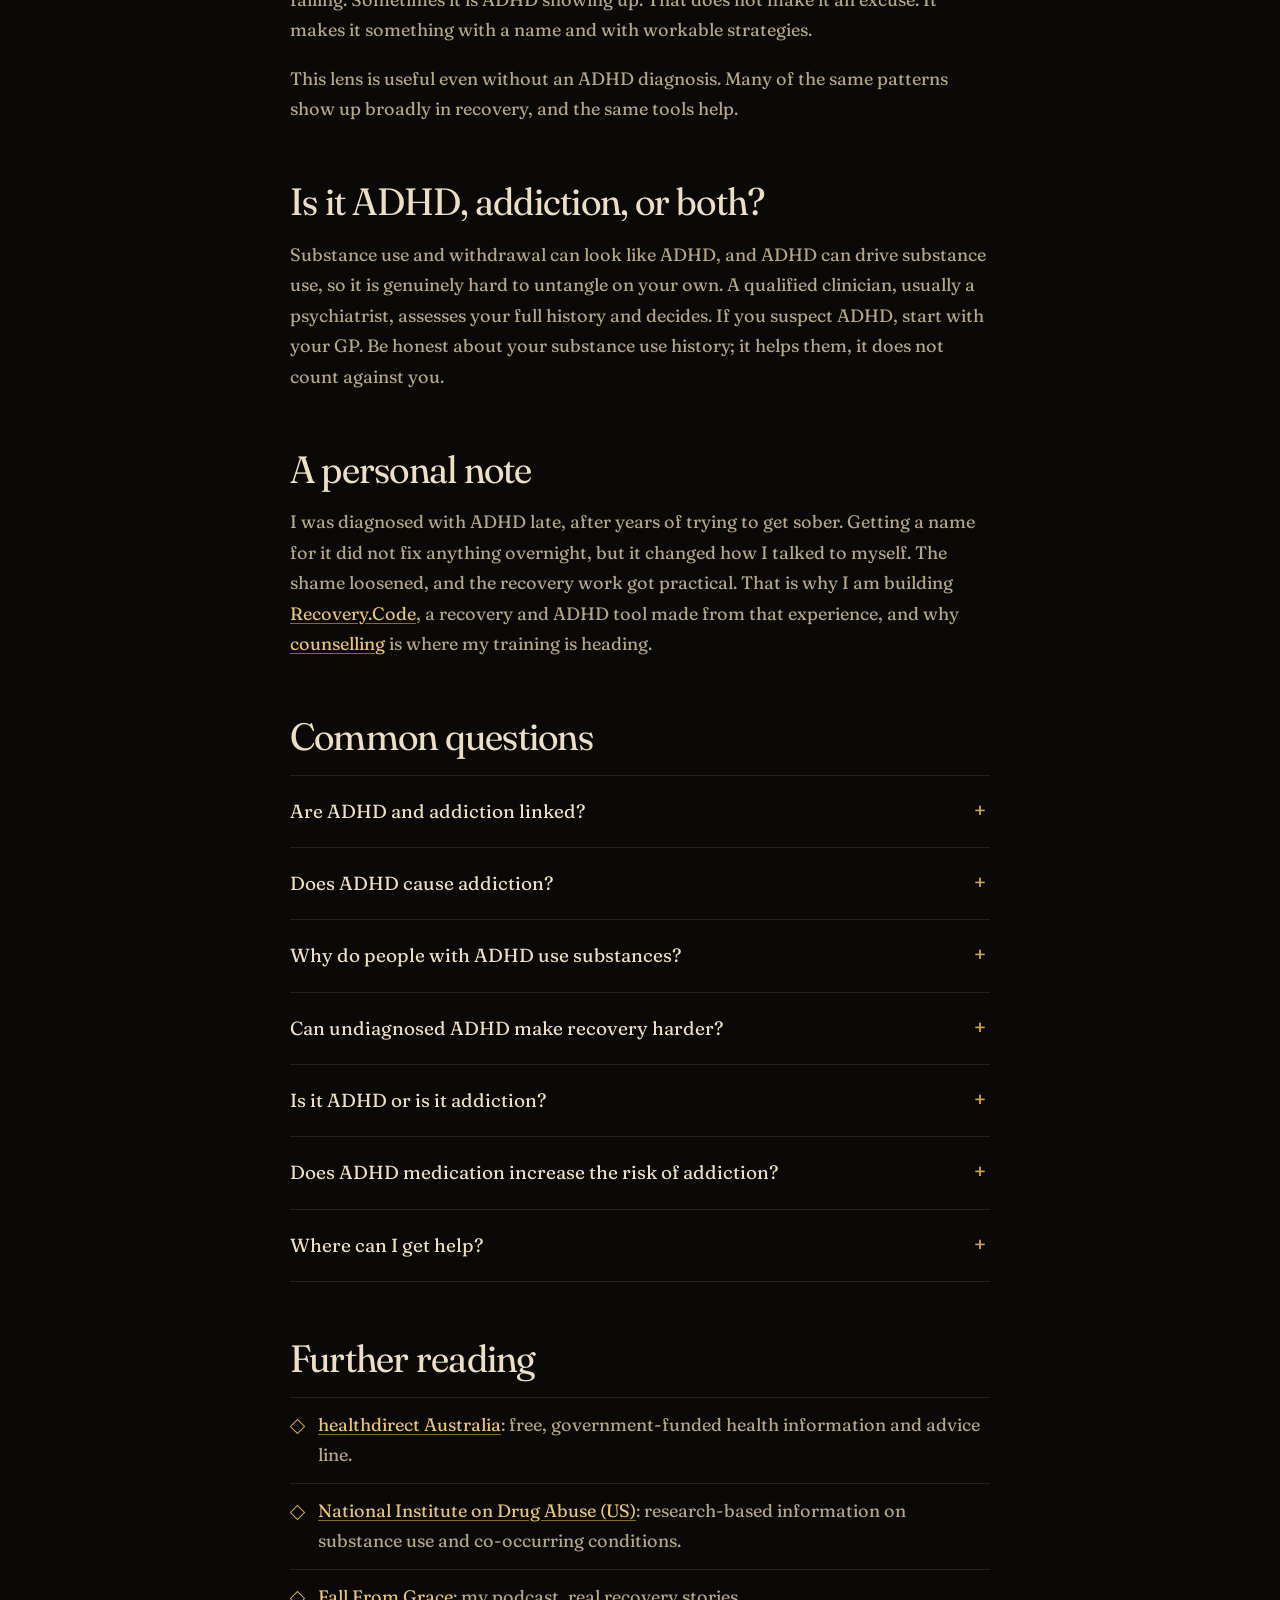
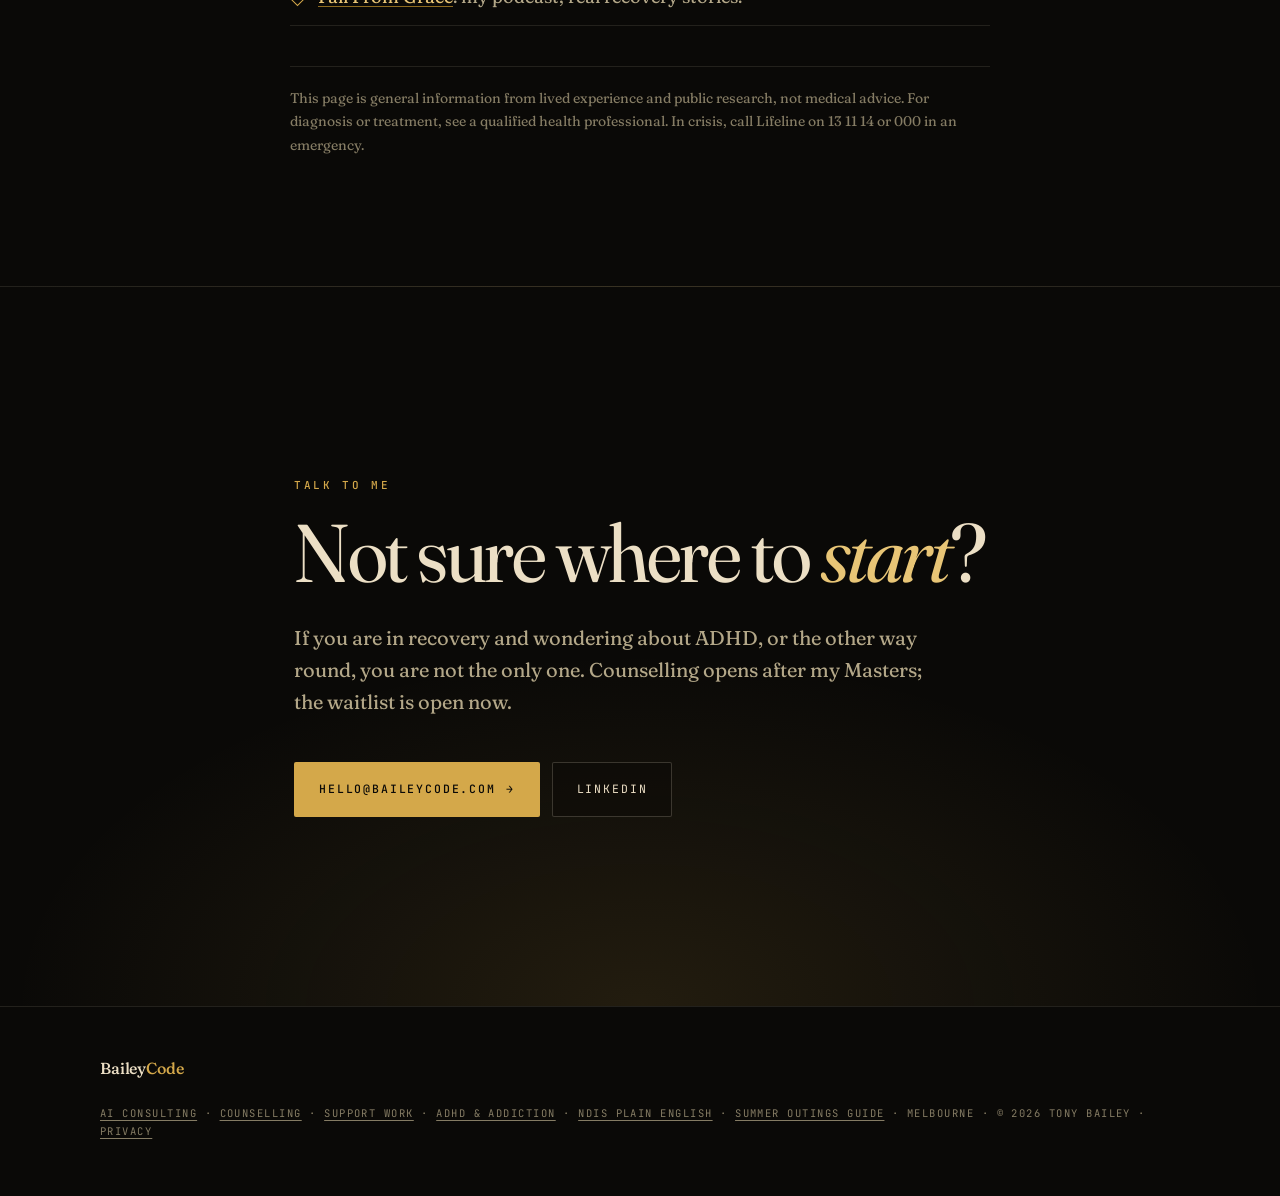
==== commit b5528c63: "Add Melbourne summer outings guide in Bailey Code branding Co-Authored-By: Claude Sonnet 5.5 <norepl" ====
--- a/adhd-and-addiction.html
+++ b/adhd-and-addiction.html
@@ -97,7 +97,7 @@
 <footer>
   <div class="col-wide footer-inner">
     <div class="footer-brand">Bailey<span class="mark">Code</span></div>
-    <div class="footer-meta"><a href="/ai-consulting">AI consulting</a> &middot; <a href="/counselling">Counselling</a> &middot; <a href="/support-work">Support work</a> &middot; <a href="/adhd-and-addiction">ADHD &amp; addiction</a> &middot; <a href="/ndis-plain-english">NDIS plain English</a> &middot; Melbourne &middot; &copy; 2026 Tony Bailey &middot; <a href="/privacy">Privacy</a></div>
+    <div class="footer-meta"><a href="/ai-consulting">AI consulting</a> &middot; <a href="/counselling">Counselling</a> &middot; <a href="/support-work">Support work</a> &middot; <a href="/adhd-and-addiction">ADHD &amp; addiction</a> &middot; <a href="/ndis-plain-english">NDIS plain English</a> &middot; <a href="/summer-outings-guide">Summer outings guide</a> &middot; Melbourne &middot; &copy; 2026 Tony Bailey &middot; <a href="/privacy">Privacy</a></div>
   </div>
 </footer>
 <script>
--- a/styles.css
+++ b/styles.css
@@ -239,7 +239,7 @@
 .glossary dt{color:var(--gold-soft);font-weight:500;font-size:19px}
 .glossary dd{margin:6px 0 0;color:var(--ink-soft);font-size:17px;line-height:1.65}
 .guide-grid{display:grid;gap:20px;margin-top:48px}
-@media(min-width:760px){.guide-grid{grid-template-columns:1fr 1fr}}
+@media(min-width:760px){.guide-grid{grid-template-columns:repeat(auto-fit,minmax(280px,1fr))}}
 .guide{display:block;padding:32px;border:1px solid var(--rule-strong);background:var(--bg-card);transition:border-color .25s,transform .25s}
 .guide:hover{border-color:var(--gold);transform:translateY(-3px)}
 .guide .g-tag{font-family:var(--mono);font-size:10.5px;letter-spacing:.2em;text-transform:uppercase;color:var(--gold)}
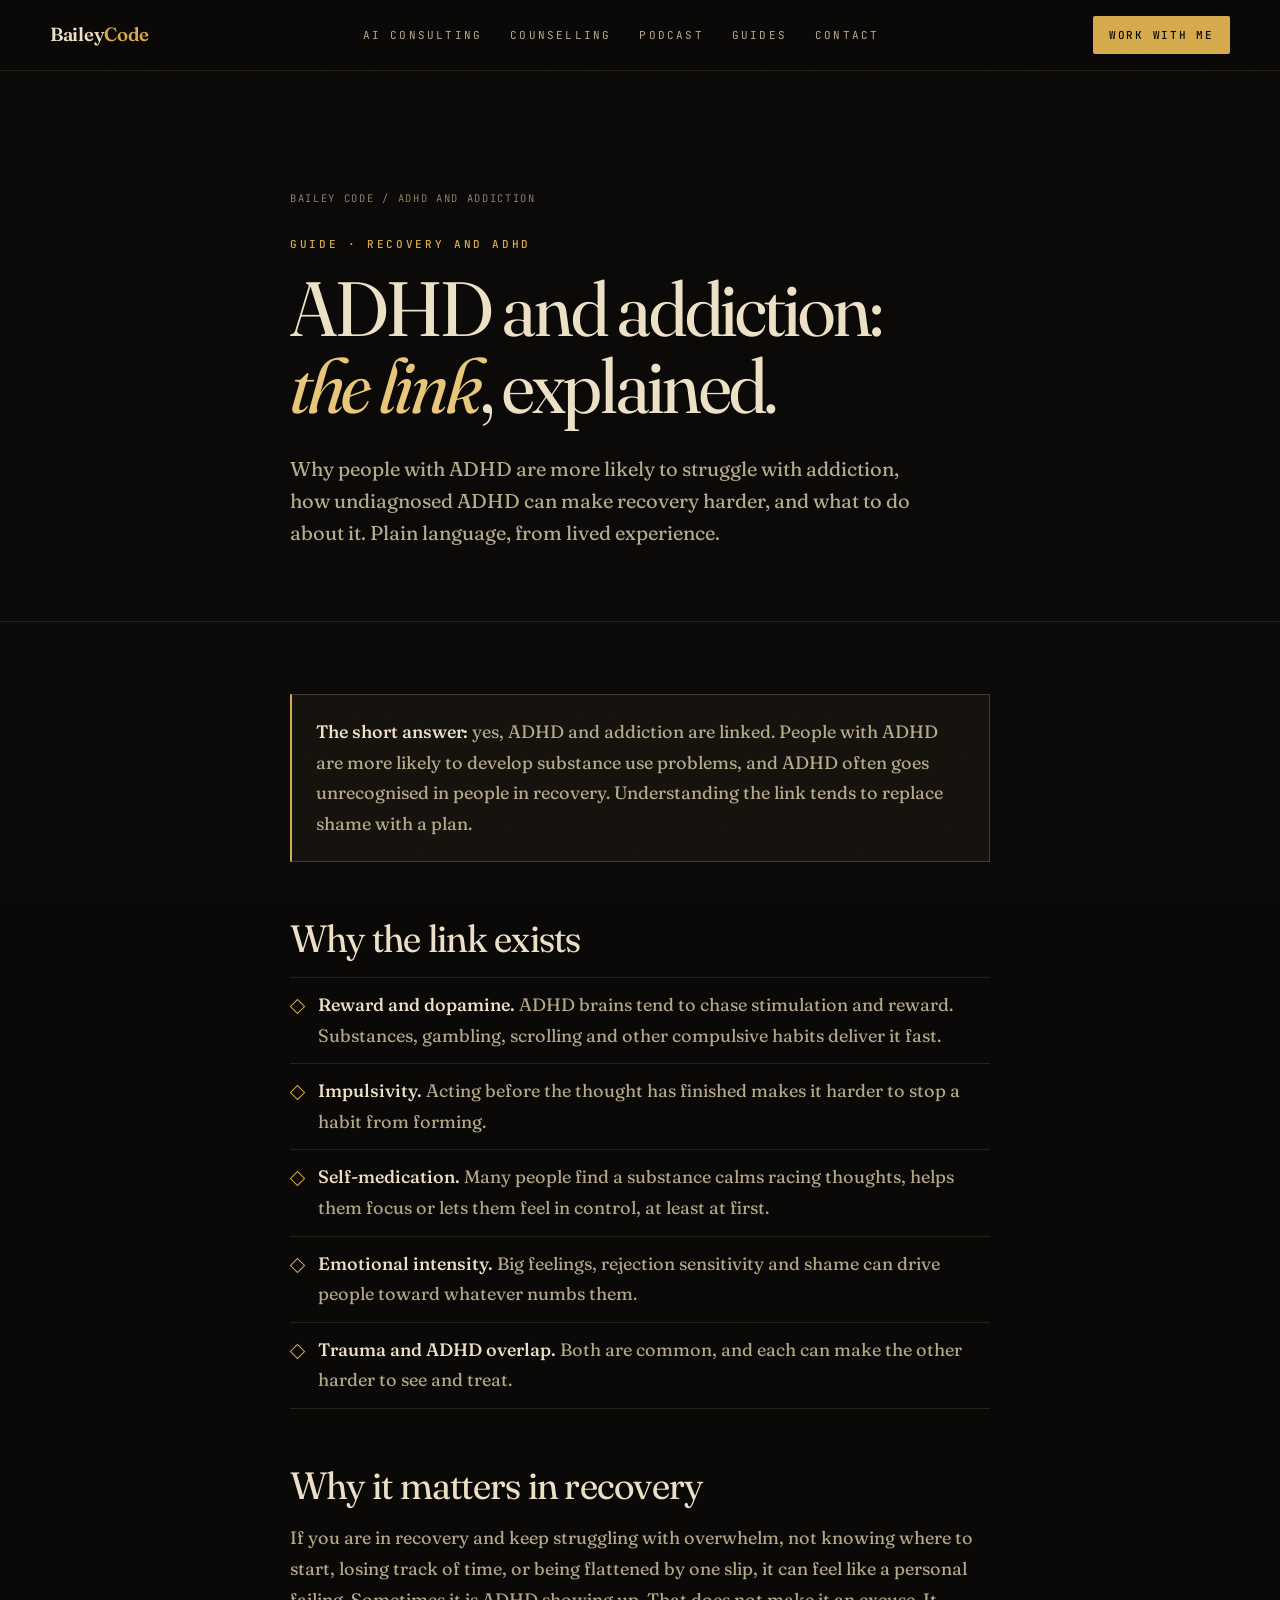
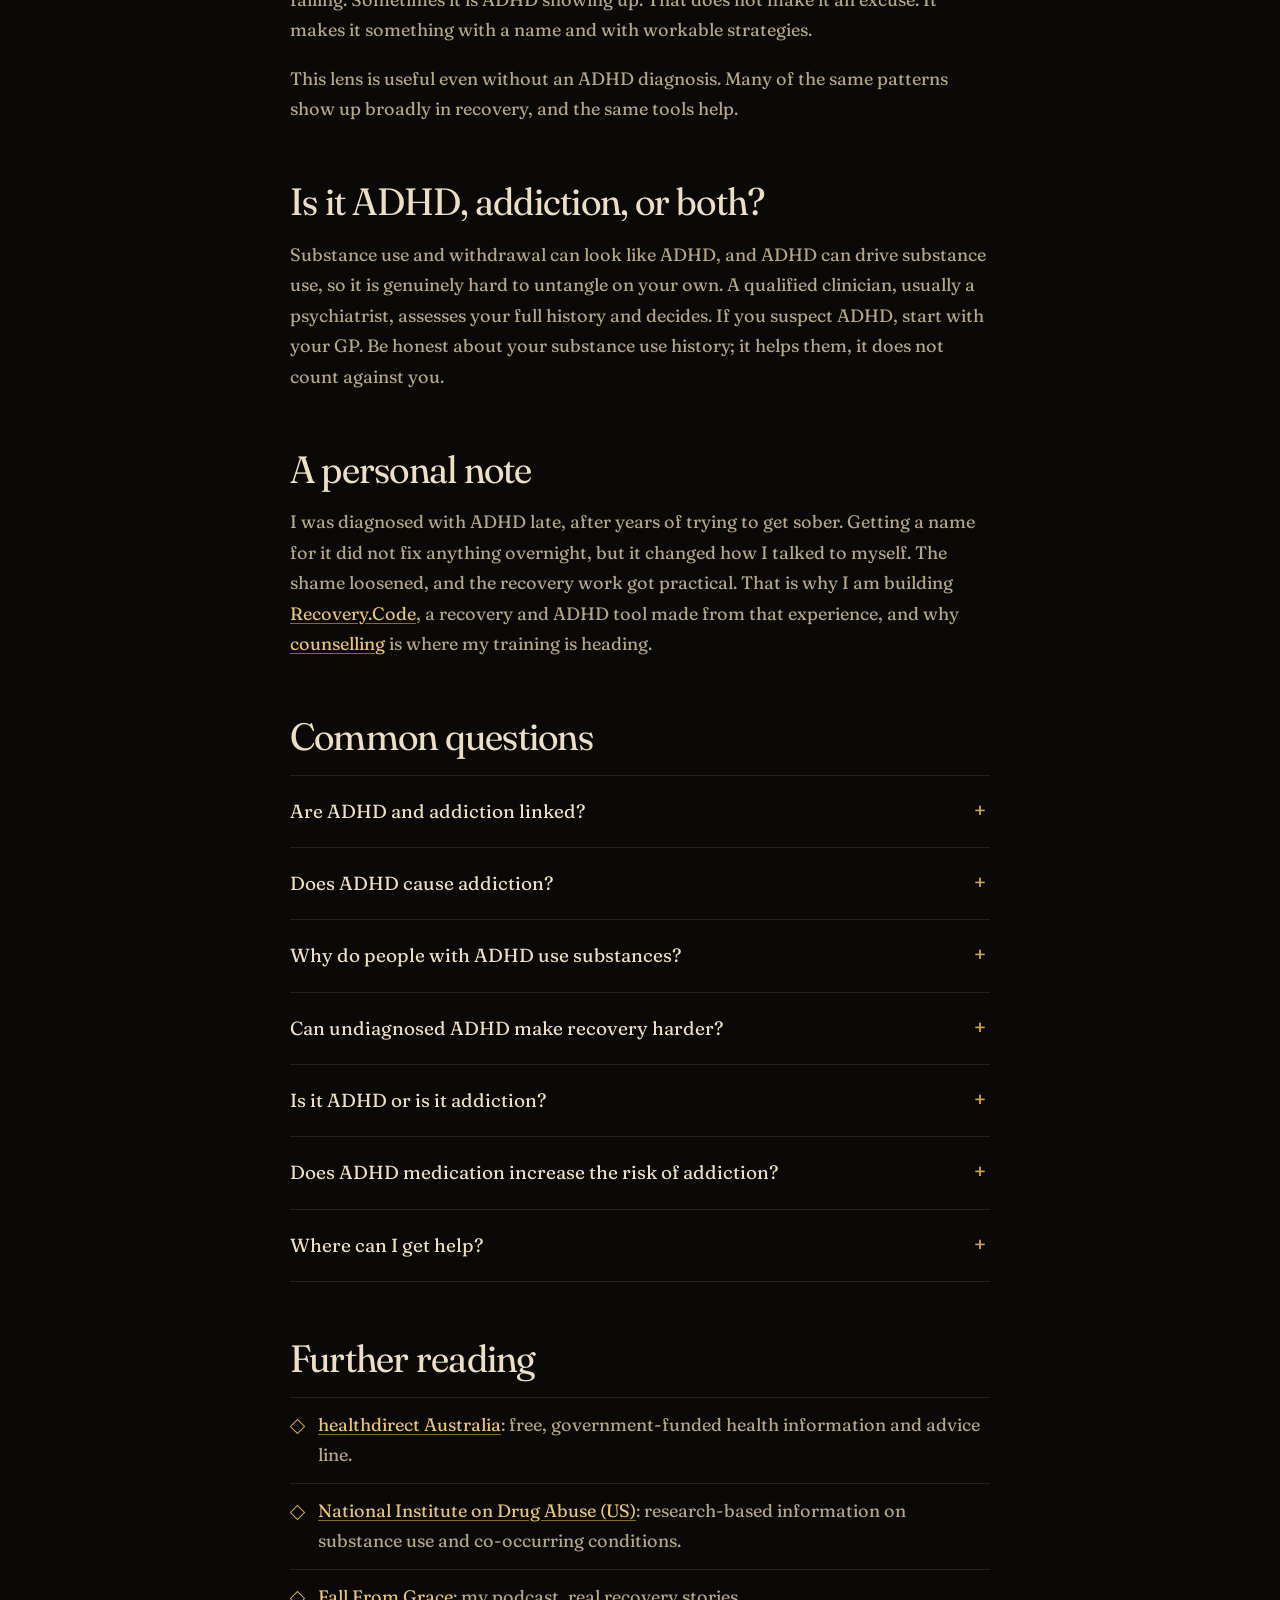
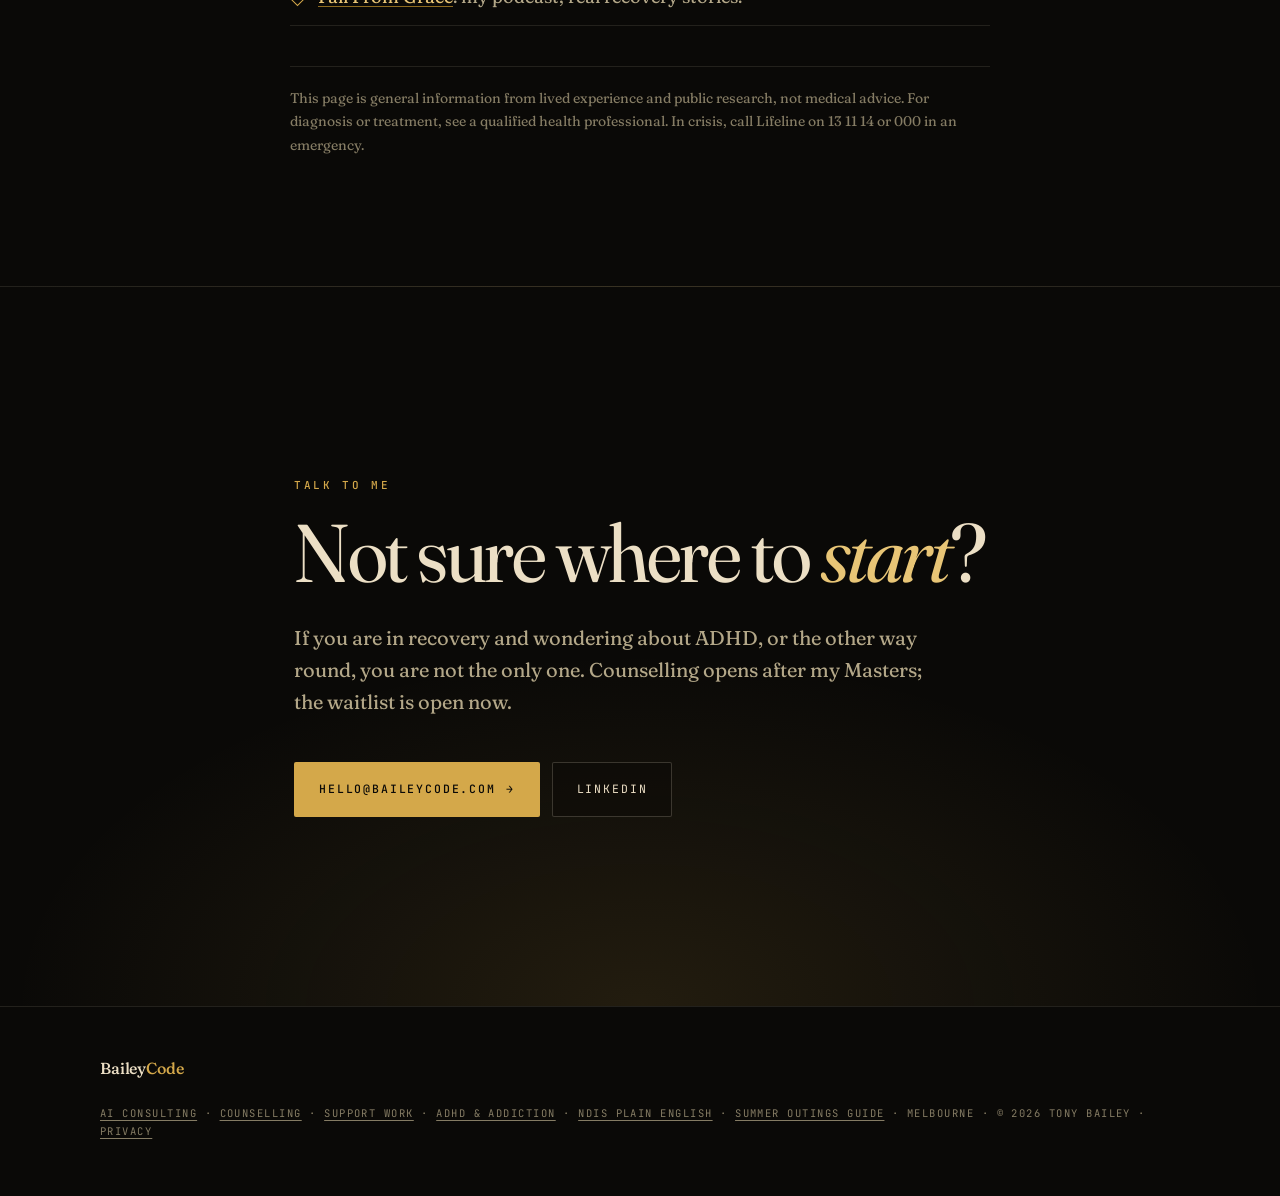
==== commit de0e0b51: "Add podcast episodes page with Riverside embed for Episode 01 Co-Authored-By: Claude Sonnet 5.5 <nor" ====
--- a/adhd-and-addiction.html
+++ b/adhd-and-addiction.html
@@ -31,10 +31,11 @@
     <div class="navlinks">
       <a href="/ai-consulting">AI consulting</a>
       <a href="/counselling">Counselling</a>
+      <a href="/podcast">Podcast</a>
       <a href="/#guides">Guides</a>
-      <a href="/#contact">Contact</a>
+      <a href="/contact">Contact</a>
     </div>
-    <a href="/#contact" class="nav-cta">Work with me</a>
+    <a href="/contact" class="nav-cta">Work with me</a>
   </div>
 </nav>
 <main>
